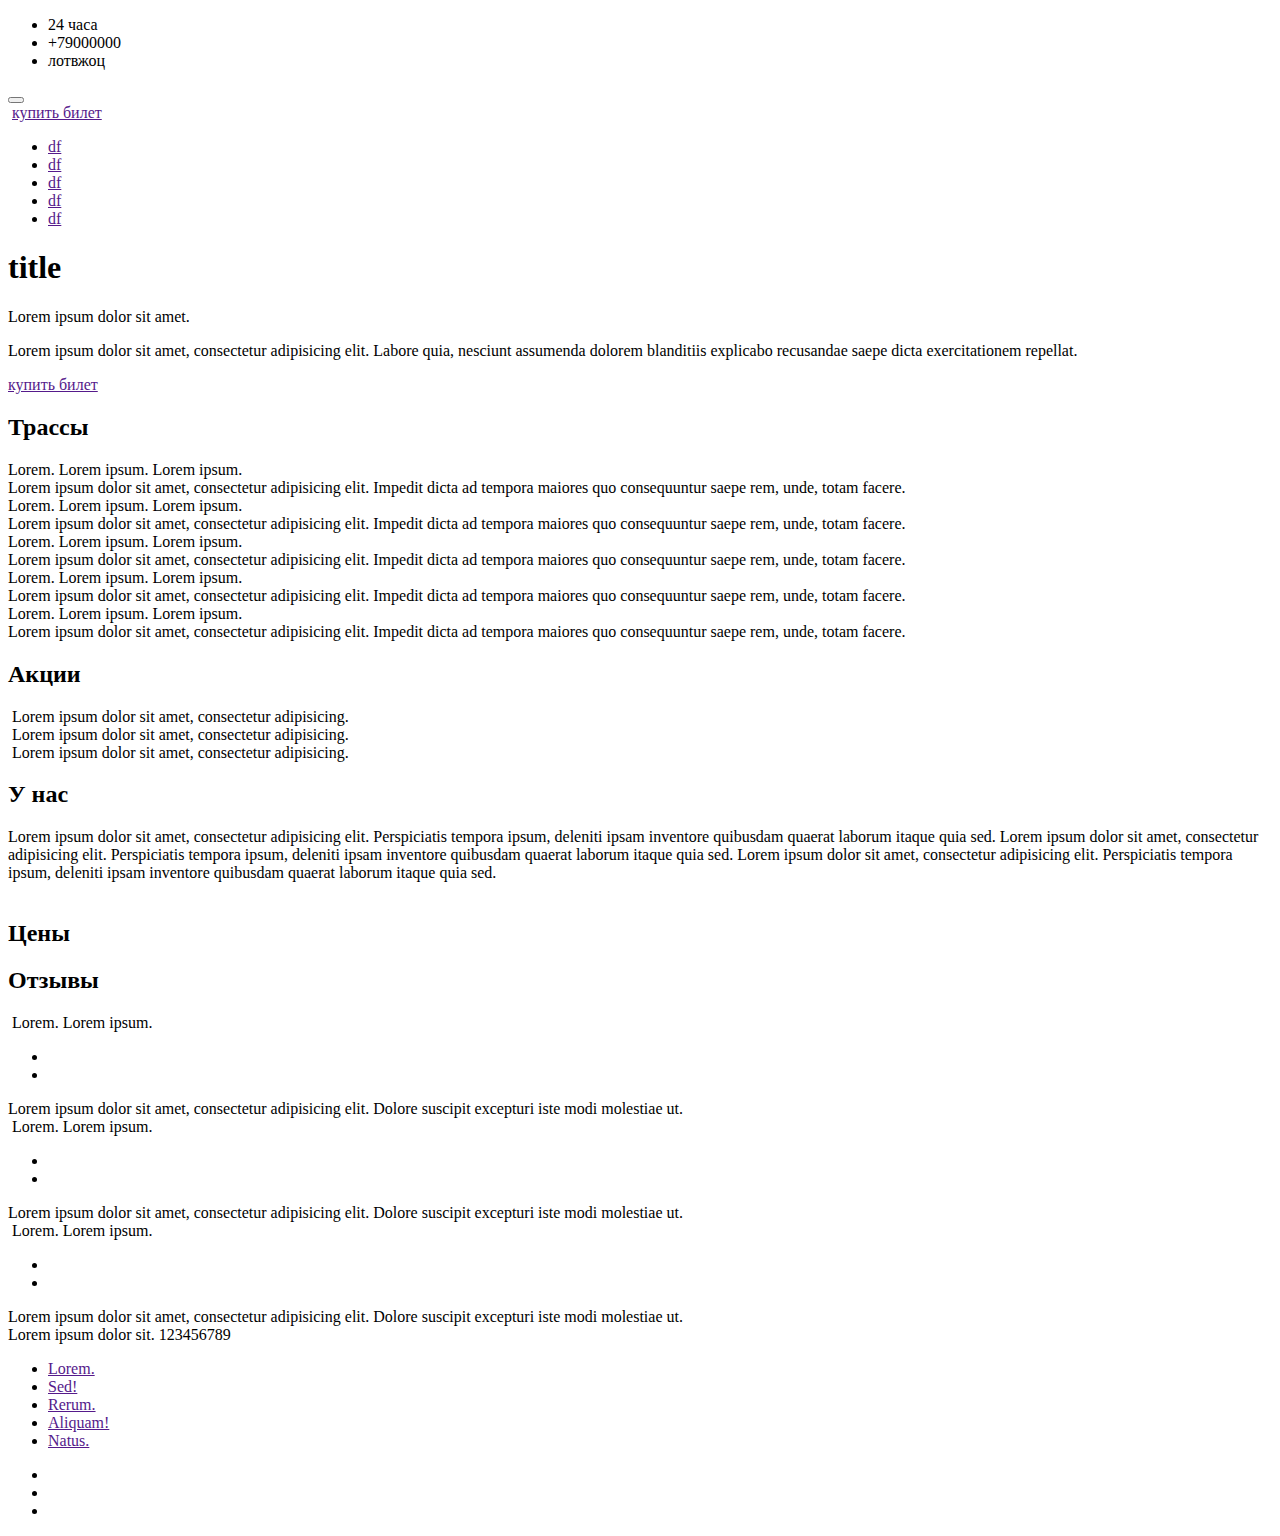
==== index.html @ 78edae9e "добавила страницу с разметкой" ====
<!DOCTYPE html>
<html lang="ru">
<head>
	<meta name="viewport">
	<title>Document</title>
</head>
<body>
	
	<header class="page-header">
		<div class="page-header__contacts">
			<ul class="page-hefder__contacts-list">
				<li class="page-header__contacts-item page-header__contacts-item--clock">24 часа</li>
				<li class="page-header__contacts-item page-header__contacts-item--phone">+79000000</li>
				<li class="page-header__contacts-item page-header__contacts-item--address">лотвжоц</li>
			</ul>
		</div>
		<button class="page-header__toggler">
			<span class="icon-kebab"></span>
		</button>
		<div class="page-header__main">
			<a href="" class="logo"><img src="" alt=""></a>
			<a href="" class="page-header_buy btn">купить билет</a>
			<nav class="main-nav">
				<ul class="main-nav__list">
					
					<li class="main-nav__item">
						<a href="" class="main-nav__link">df</a>
					</li>
					<li class="main-nav__item">
						<a href="" class="main-nav__link">df</a>
					</li>
					<li class="main-nav__item">
						<a href="" class="main-nav__link">df</a>
					</li>
					<li class="main-nav__item">
						<a href="" class="main-nav__link">df</a>
					</li>
					<li class="main-nav__item">
						<a href="" class="main-nav__link">df</a>
					</li>
				</ul>
			</nav>
		</div>	
	</header>
	<!--promo -->

	<section class="promo">
		<h1 class="promo__title">title</h1>
		<div class="promo__descr promo__descr--view-xs">
			<p>Lorem ipsum dolor sit amet.</p>
			
		</div>
		<div class="promo__descr">
		<p>Lorem ipsum dolor sit amet, consectetur adipisicing elit. Labore quia, nesciunt assumenda dolorem blanditiis explicabo recusandae saepe dicta exercitationem repellat.</p>
			
		</div>
		<a href="" class="page-header_buy btn">купить билет</a>
	</section>

	<!--track -->
	<section class="track">
		<h2 class="section-title section-title--color-white">Трассы</h2>
		<a href="#" class="link-left"></a>
		<div class="track-item">
			<div class="track-item__top track-item__top--bg">
				<span class="track-item__title">Lorem.</span>
				<span class="track-item__height">Lorem ipsum.</span>
				<span class="track-item__age">Lorem ipsum.</span>
			</div>
			<div class="track-item__img-bg">
				
			</div>
			<div class="track-item__bottom track-item__bottom--bg">
				<sapn class="track-item__descript">Lorem ipsum dolor sit amet, consectetur adipisicing elit. Impedit dicta ad tempora maiores quo consequuntur saepe rem, unde, totam facere.
				</sapn>

			</div>			


		</div>
		<div class="track-item">
			<div class="track-item__top track-item__top--bg">
				<span class="track-item__title">Lorem.</span>
				<span class="track-item__height">Lorem ipsum.</span>
				<span class="track-item__age">Lorem ipsum.</span>
			</div>
			<div class="track-item__img-bg">
				
			</div>
			<div class="track-item__bottom track-item__bottom--bg">
				<sapn class="track-item__descript">Lorem ipsum dolor sit amet, consectetur adipisicing elit. Impedit dicta ad tempora maiores quo consequuntur saepe rem, unde, totam facere.
				</sapn>

			</div>			


		</div>
		<div class="track-item">
			<div class="track-item__top track-item__top--bg">
				<span class="track-item__title">Lorem.</span>
				<span class="track-item__height">Lorem ipsum.</span>
				<span class="track-item__age">Lorem ipsum.</span>
			</div>
			<div class="track-item__img-bg">
				
			</div>
			<div class="track-item__bottom track-item__bottom--bg">
				<sapn class="track-item__descript">Lorem ipsum dolor sit amet, consectetur adipisicing elit. Impedit dicta ad tempora maiores quo consequuntur saepe rem, unde, totam facere.
				</sapn>

			</div>			


		</div>
		<div class="track-item">
			<div class="track-item__top track-item__top--bg">
				<span class="track-item__title">Lorem.</span>
				<span class="track-item__height">Lorem ipsum.</span>
				<span class="track-item__age">Lorem ipsum.</span>
			</div>
			<div class="track-item__img-bg">
				
			</div>
			<div class="track-item__bottom track-item__bottom--bg">
				<sapn class="track-item__descript">Lorem ipsum dolor sit amet, consectetur adipisicing elit. Impedit dicta ad tempora maiores quo consequuntur saepe rem, unde, totam facere.
				</sapn>

			</div>			


		</div>
		<div class="track-item">
			<div class="track-item__top track-item__top--bg">
				<span class="track-item__title">Lorem.</span>
				<span class="track-item__height">Lorem ipsum.</span>
				<span class="track-item__age">Lorem ipsum.</span>
			</div>
			<div class="track-item__img-bg">
				
			</div>
			<div class="track-item__bottom track-item__bottom--bg">
				<sapn class="track-item__descript">Lorem ipsum dolor sit amet, consectetur adipisicing elit. Impedit dicta ad tempora maiores quo consequuntur saepe rem, unde, totam facere.
				</sapn>

			</div>			


		</div>
		<a href="#" class="link-right"></a>
	</section>

	<!--offer -->
	<section class="offer">
		<h2 class="section-title section-title--color-black">Акции</h2>
		<div class="offer-block ">
		    <img src="" alt="" class="offer-block--bg">
			<span class="offer-block__text">Lorem ipsum dolor sit amet, consectetur adipisicing.</span>
		</div>
		<div class="offer-block">
			<img src="" alt="" class="offer-block--bg">
			<span class="offer-block__text">Lorem ipsum dolor sit amet, consectetur adipisicing.</span>
		</div>
		<div class="offer-block">
			<img src="" alt="" class="offer-block--bg">
			<span class="offer-block__text">Lorem ipsum dolor sit amet, consectetur adipisicing.</span>
		</div>
	</section>

	<!--service-->
	<section class="service">
		<div class="service-descrip">
			<h2 class="section-title section-title--color-white">У нас</h2>
			<span class="service-descrip--equipment">Lorem ipsum dolor sit amet, consectetur adipisicing elit. Perspiciatis tempora ipsum, deleniti ipsam inventore quibusdam quaerat laborum itaque quia sed.
			</span>
			<span class="service-descrip--track">Lorem ipsum dolor sit amet, consectetur adipisicing elit. Perspiciatis tempora ipsum, deleniti ipsam inventore quibusdam quaerat laborum itaque quia sed.
			</span>
			<span class="service-descrip--help">Lorem ipsum dolor sit amet, consectetur adipisicing elit. Perspiciatis tempora ipsum, deleniti ipsam inventore quibusdam quaerat laborum itaque quia sed.
			</span>


		</div>
		<div class="service-photo">
			<a href="#" class="link-left"></a>
			<img src="#" alt="" class="service-photo__left">
			<img src="#" alt="" class="service-photo__center">
			<img src="#" alt="" class="service-photo__right">
			<a href="#" class="link-right"></a>
		</div>
	</section>
	<section class="bg-bottom">
		<section class="price">
			<h2 class="section-title section-title--color-black">Цены</h2>

		</section>

		<!-- comments -->
		<section class="comments">
			<h2 class="section-title section-title--color-black">Отзывы</h2>
			<a href="#" class="link-left"></a>
			<div class="comments-item">
				<img src="#" alt="" class="comments-item__img">
				<span class="comments-item__name">Lorem.</span>
				<span class="comments-item__status">Lorem ipsum.</span>
				<ul class="social-list">		
					<li class="social-item"><a href="" class="social-link social-link--vk"></a></li>
					<li class="social-item"><a href="" class="social-link social-link--ins"></a></li>
				</ul>
				<span class="comments-item__text">Lorem ipsum dolor sit amet, consectetur adipisicing elit. Dolore suscipit excepturi iste modi molestiae ut.</span>

			</div>
			<div class="comments-item">
				<img src="#" alt="" class="comments-item__img">
				<span class="comments-item__name">Lorem.</span>
				<span class="comments-item__status">Lorem ipsum.</span>
				<ul class="social-list">		
					<li class="social-item"><a href="" class="social-link social-link--vk"></a></li>
					<li class="social-item"><a href="" class="social-link social-link--ins"></a></li>
				</ul>
				<span class="comments-item__text">Lorem ipsum dolor sit amet, consectetur adipisicing elit. Dolore suscipit excepturi iste modi molestiae ut.</span>

			</div>
			<div class="comments-item">
				<img src="#" alt="" class="comments-item__img">
				<span class="comments-item__name">Lorem.</span>
				<span class="comments-item__status">Lorem ipsum.</span>
				<ul class="social-list">		
					<li class="social-item"><a href="" class="social-link social-link--vk"></a></li>
					<li class="social-item"><a href="" class="social-link social-link--ins"></a></li>
				</ul>
				<span class="comments-item__text">Lorem ipsum dolor sit amet, consectetur adipisicing elit. Dolore suscipit excepturi iste modi molestiae ut.</span>

			</div>

			<a href="#" class="link-right"></a>
		</section>
	</section>

<!-- footer -->
	<footer class="footer-block">
		<div class="footer-contact">
			<span class="footer-contact__address">Lorem ipsum dolor sit.</span>
			<span class="footer-contact__phone">123456789</span>
			<ul class="footer-contact__nav-list">
				<li class="footer-contact__nav-item"><a href="" class="footer-contact__nav-link">Lorem.</a></li>
				<li class="footer-contact__nav-item"><a href="" class="footer-contact__nav-link">Sed!</a></li>
				<li class="footer-contact__nav-item"><a href="" class="footer-contact__nav-link">Rerum.</a></li>
				<li class="footer-contact__nav-item"><a href="" class="footer-contact__nav-link">Aliquam!</a></li>
				<li class="footer-contact__nav-item"><a href="" class="footer-contact__nav-link">Natus.</a></li>
			</ul>
			<ul class="social-list">
				<li class="social-item"><a href="" class="social-link social-link--tw"></a></li>
				<li class="social-item"><a href="" class="social-link social-link--vk"></a></li>
				<li class="social-item"><a href="" class="social-link social-link--ins"></a></li>
			</ul>
		</div>
		<div class="footer-map">
			<script>
			
			</script>
		</div>
		
	</footer>
</body>
</html>
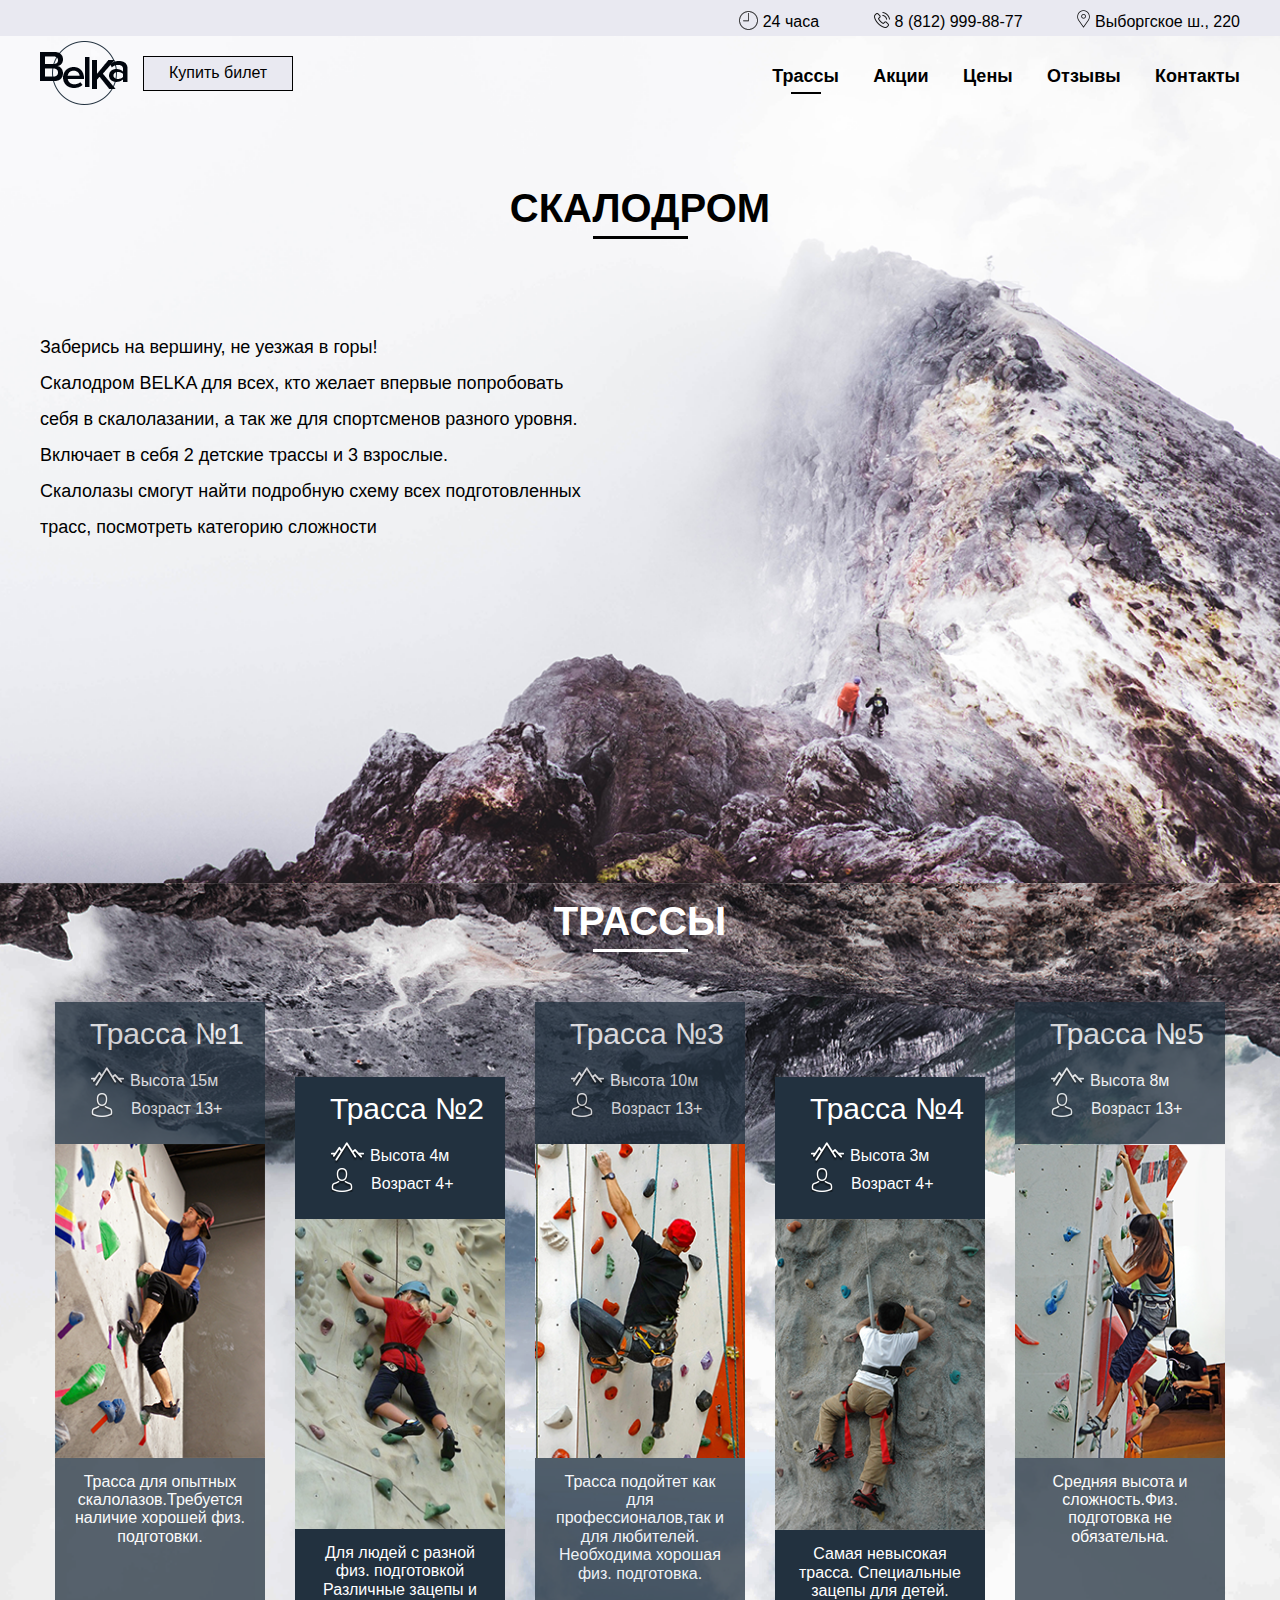
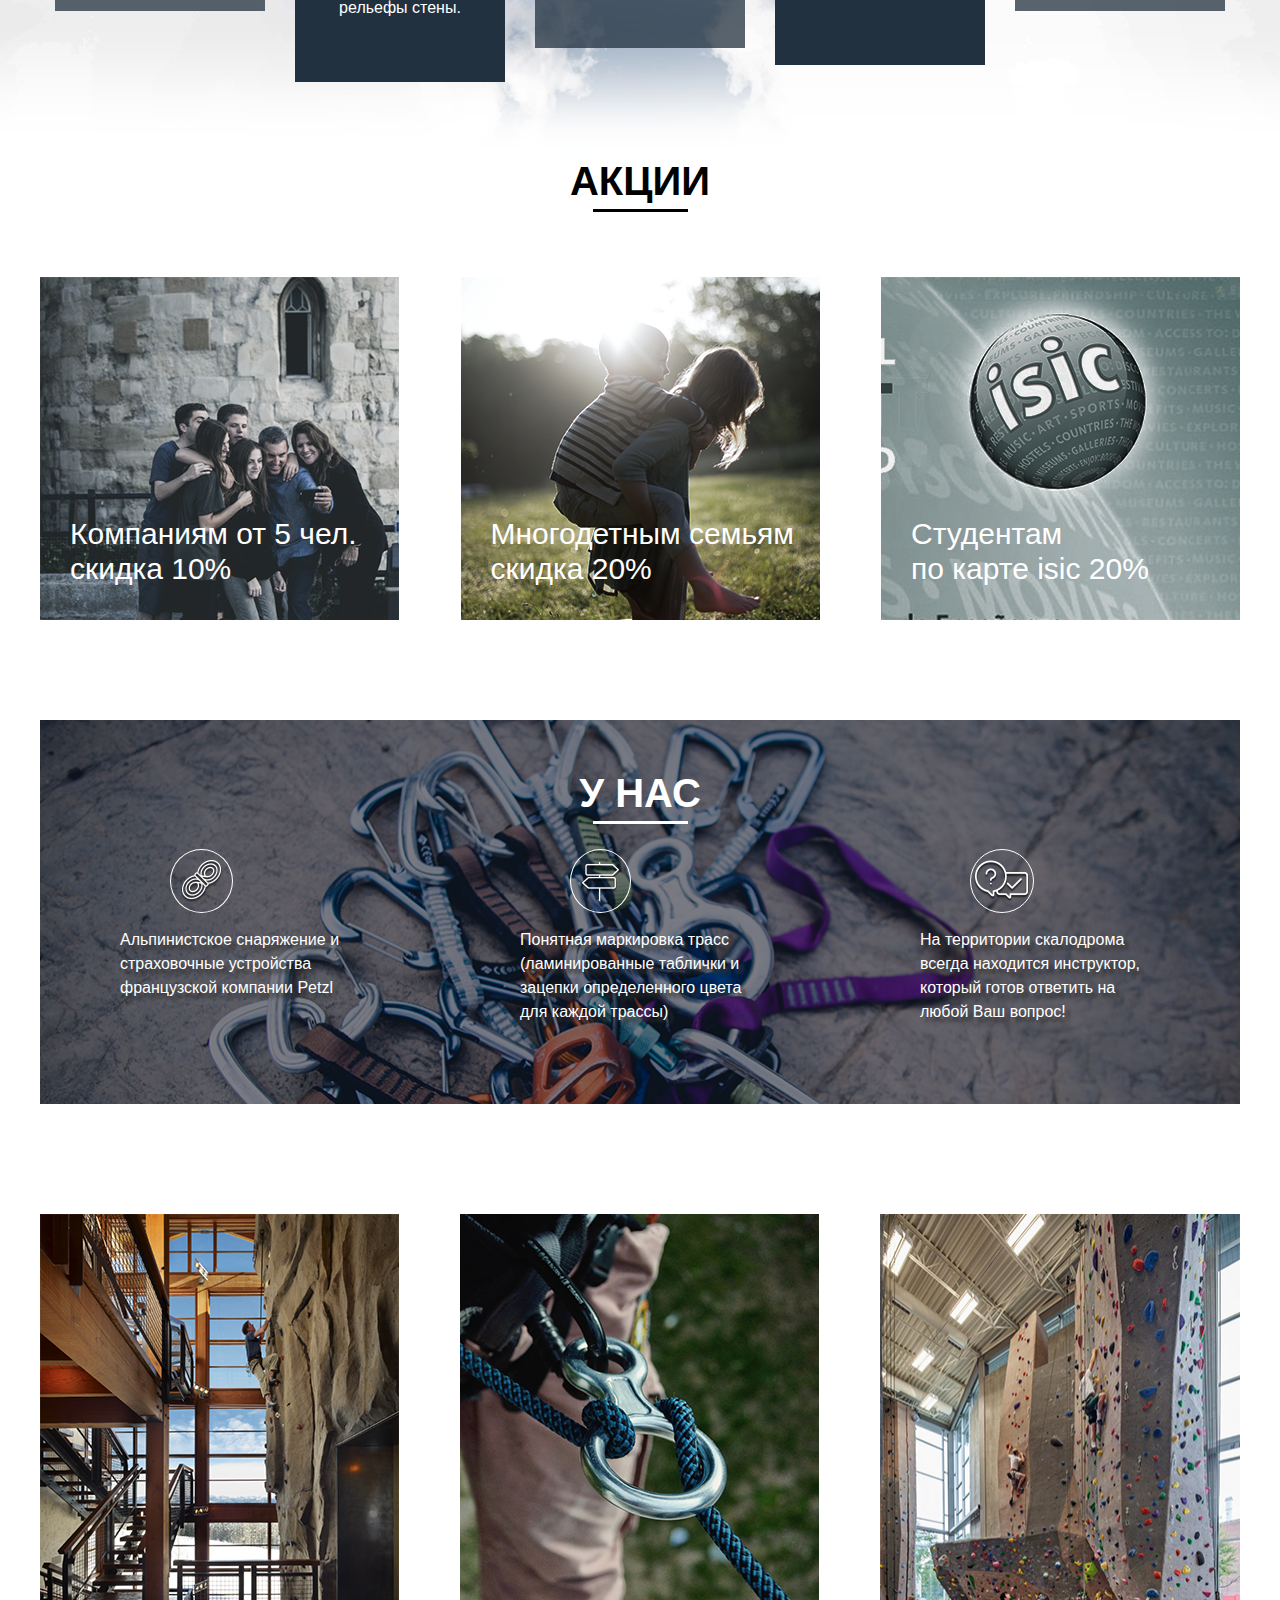
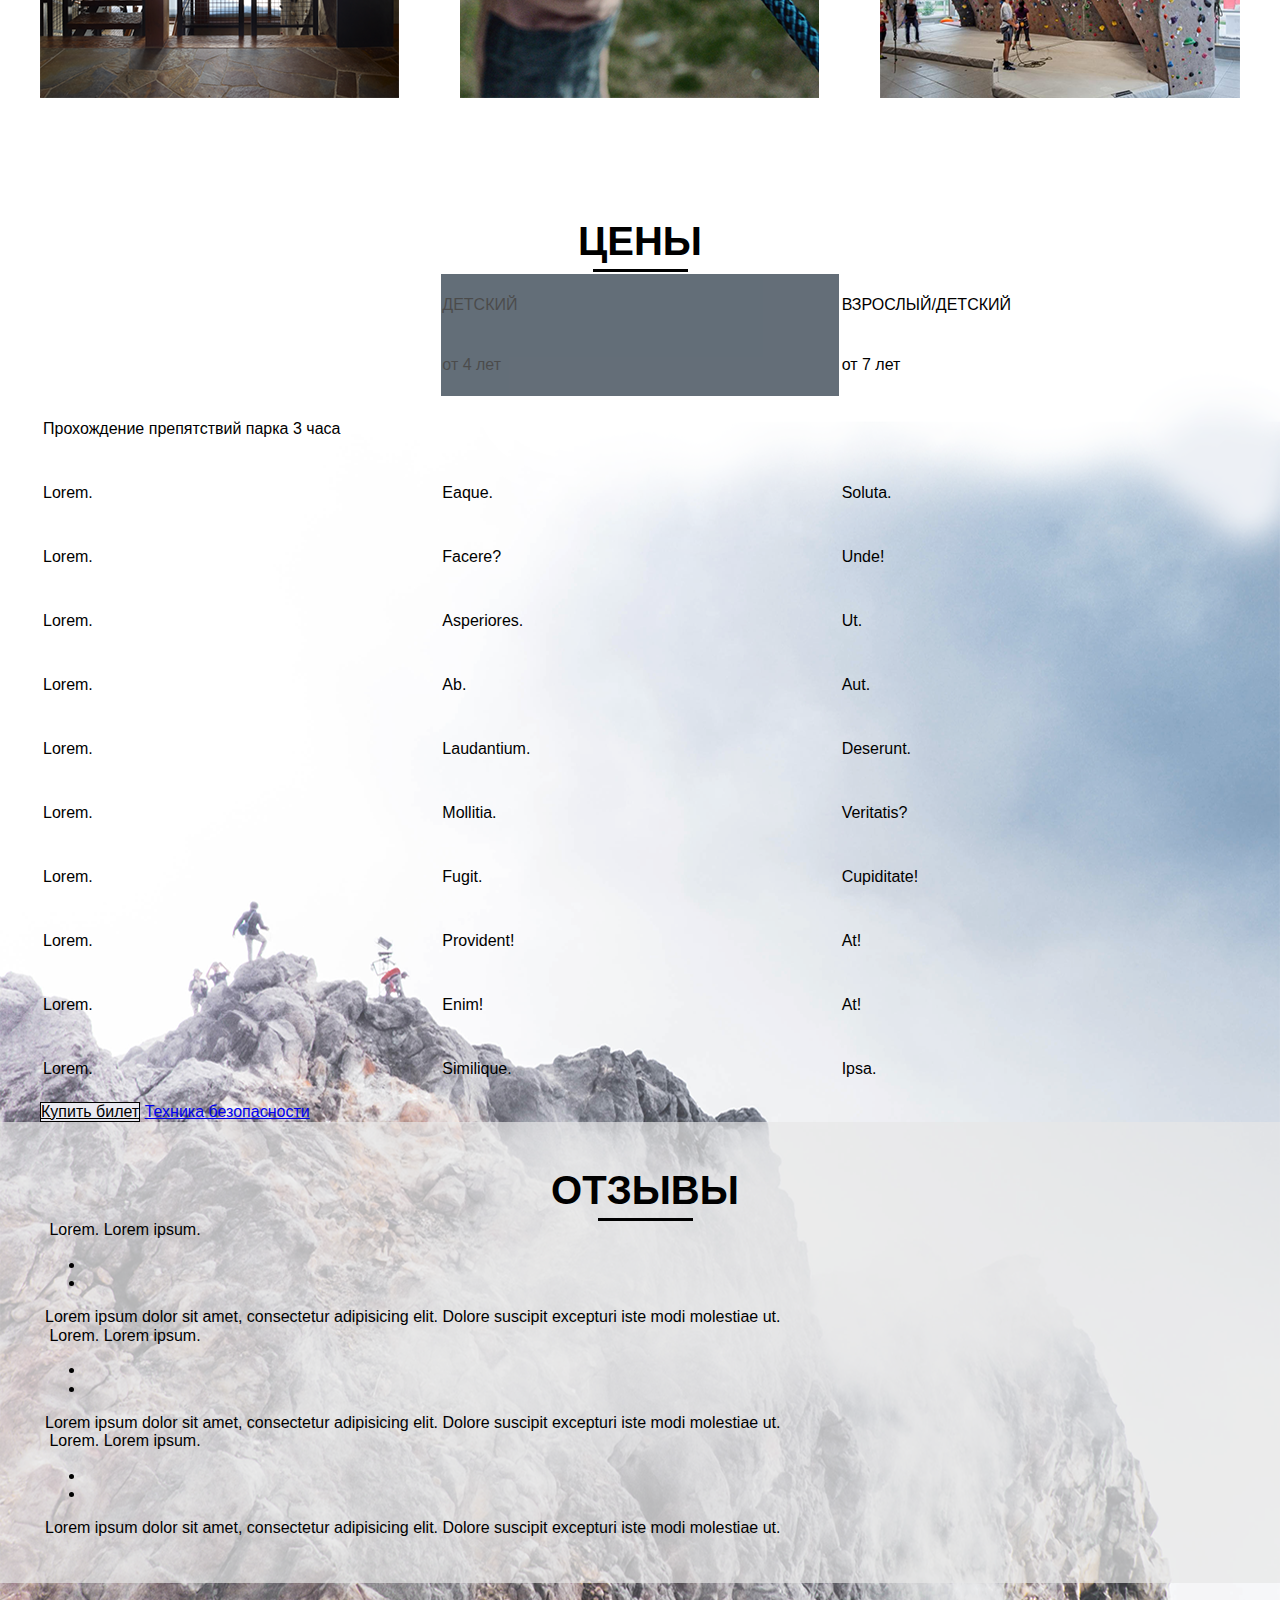
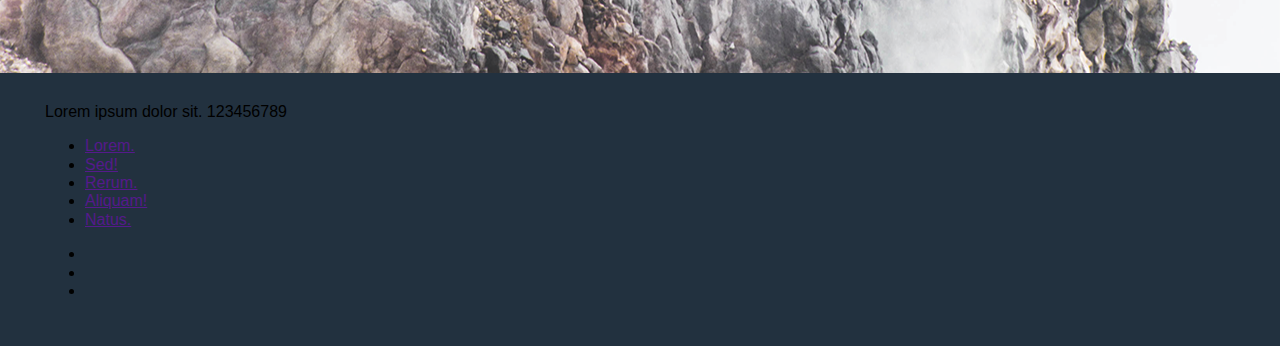
==== commit 842dafa3: "доработка верстки, стилизация" ====
--- a/index.html
+++ b/index.html
@@ -1,201 +1,323 @@
 <!DOCTYPE html>
 <html lang="ru">
 <head>
-	<meta name="viewport">
-	<title>Document</title>
+	<meta charset="UTF-8">
+	<meta name="viewport" content="width=device-width, initial-scale=1">
+	<link rel="stylesheet" href="css/normalize.css">
+    <link rel="stylesheet" href="css/style.css">
+    <link rel="stylesheet" href="css/font.css">
+    <link rel="stylesheet" href="fonts/fontello-ba1f7ee6/css/fontello.css">
+   
+	<title>Belka</title>
 </head>
 <body>
-	
-	<header class="page-header">
-		<div class="page-header__contacts">
-			<ul class="page-hefder__contacts-list">
+	<section class="page-header__contacts">
+			<ul class="page-header__contacts-list">
 				<li class="page-header__contacts-item page-header__contacts-item--clock">24 часа</li>
-				<li class="page-header__contacts-item page-header__contacts-item--phone">+79000000</li>
-				<li class="page-header__contacts-item page-header__contacts-item--address">лотвжоц</li>
+				<li class="page-header__contacts-item page-header__contacts-item--phone">8 (812) 999-88-77</li>
+				<li class="page-header__contacts-item page-header__contacts-item--address">Выборгское ш., 220</li>
 			</ul>
-		</div>
-		<button class="page-header__toggler">
-			<span class="icon-kebab"></span>
-		</button>
-		<div class="page-header__main">
-			<a href="" class="logo"><img src="" alt=""></a>
-			<a href="" class="page-header_buy btn">купить билет</a>
-			<nav class="main-nav">
-				<ul class="main-nav__list">
+			<button class="page-header__toggler"  id="kebab" >
+			<i class="icon-dot-3"></i>
+			</button>
+	</section>
+	<section class="bg-top"> <!-- фоновое изображение для 2х блоков -->
+		<header class="page-header">
+		
+		
+			<div class="page-header__main">
+				<a href="/" class="logo"></a>
+				<a href="" class="page-header_buy btn">Купить билет</a>
+				<nav class="main-nav">
+					<ul class="main-nav__list">   <!-- Навигация-->
 					
-					<li class="main-nav__item">
-						<a href="" class="main-nav__link">df</a>
-					</li>
-					<li class="main-nav__item">
-						<a href="" class="main-nav__link">df</a>
-					</li>
-					<li class="main-nav__item">
-						<a href="" class="main-nav__link">df</a>
-					</li>
-					<li class="main-nav__item">
-						<a href="" class="main-nav__link">df</a>
-					</li>
-					<li class="main-nav__item">
-						<a href="" class="main-nav__link">df</a>
-					</li>
-				</ul>
-			</nav>
-		</div>	
-	</header>
+						<li class="main-nav__item">
+							<a href="#track" class="main-nav__link ">Трассы
+								<div class="main-nav__link--line active"></div></a>
+						</li>
+						<li class="main-nav__item">
+							<a href="" class="main-nav__link">Акции
+								<div class="main-nav__link--line"></div></a>
+						</li>
+						<li class="main-nav__item">
+							<a href="" class="main-nav__link">Цены
+								<div class="main-nav__link--line"></div></a>
+						</li>
+						<li class="main-nav__item">
+							<a href="" class="main-nav__link">Отзывы
+								<div class="main-nav__link--line"></div></a>
+						</li>
+						<li class="main-nav__item">
+							<a href="" class="main-nav__link">Контакты
+								<div class="main-nav__link--line"></div></a>
+						</li>
+					</ul>
+				</nav>
+			</div>	
+		</header>
+
 	<!--promo -->
 
 	<section class="promo">
-		<h1 class="promo__title">title</h1>
-		<div class="promo__descr promo__descr--view-xs">
-			<p>Lorem ipsum dolor sit amet.</p>
+		
+		<h1 class="section-title section-title--color-black">Скалодром
+			<div class="section-title-line section-title-line--color-black"></div>
+				
+		</h1>
+		
+		<div class="promo__descr--view-xs">
+			<p>Заберись на вершину, <br> не уезжая в горы!</p>
 			
 		</div>
 		<div class="promo__descr">
-		<p>Lorem ipsum dolor sit amet, consectetur adipisicing elit. Labore quia, nesciunt assumenda dolorem blanditiis explicabo recusandae saepe dicta exercitationem repellat.</p>
+			<p>Заберись на вершину, не уезжая в горы! <br>
+Скалодром BELKA для всех, кто желает впервые попробовать себя в скалолазании, а так же для спортсменов разного уровня. <br>
+Bключает в себя 2 детские трассы и 3 взрослые.<br>
+Cкалолазы смогут найти подробную схему всех подготовленных трасс, посмотреть категорию сложности</p>
 			
 		</div>
-		<a href="" class="page-header_buy btn">купить билет</a>
-	</section>
-
-	<!--track -->
-	<section class="track">
-		<h2 class="section-title section-title--color-white">Трассы</h2>
-		<a href="#" class="link-left"></a>
-		<div class="track-item">
-			<div class="track-item__top track-item__top--bg">
-				<span class="track-item__title">Lorem.</span>
-				<span class="track-item__height">Lorem ipsum.</span>
-				<span class="track-item__age">Lorem ipsum.</span>
-			</div>
-			<div class="track-item__img-bg">
-				
-			</div>
-			<div class="track-item__bottom track-item__bottom--bg">
-				<sapn class="track-item__descript">Lorem ipsum dolor sit amet, consectetur adipisicing elit. Impedit dicta ad tempora maiores quo consequuntur saepe rem, unde, totam facere.
-				</sapn>
-
-			</div>			
-
-
-		</div>
-		<div class="track-item">
-			<div class="track-item__top track-item__top--bg">
-				<span class="track-item__title">Lorem.</span>
-				<span class="track-item__height">Lorem ipsum.</span>
-				<span class="track-item__age">Lorem ipsum.</span>
-			</div>
-			<div class="track-item__img-bg">
-				
-			</div>
-			<div class="track-item__bottom track-item__bottom--bg">
-				<sapn class="track-item__descript">Lorem ipsum dolor sit amet, consectetur adipisicing elit. Impedit dicta ad tempora maiores quo consequuntur saepe rem, unde, totam facere.
-				</sapn>
-
-			</div>			
-
-
-		</div>
-		<div class="track-item">
-			<div class="track-item__top track-item__top--bg">
-				<span class="track-item__title">Lorem.</span>
-				<span class="track-item__height">Lorem ipsum.</span>
-				<span class="track-item__age">Lorem ipsum.</span>
-			</div>
-			<div class="track-item__img-bg">
-				
-			</div>
-			<div class="track-item__bottom track-item__bottom--bg">
-				<sapn class="track-item__descript">Lorem ipsum dolor sit amet, consectetur adipisicing elit. Impedit dicta ad tempora maiores quo consequuntur saepe rem, unde, totam facere.
-				</sapn>
-
-			</div>			
-
-
-		</div>
-		<div class="track-item">
-			<div class="track-item__top track-item__top--bg">
-				<span class="track-item__title">Lorem.</span>
-				<span class="track-item__height">Lorem ipsum.</span>
-				<span class="track-item__age">Lorem ipsum.</span>
-			</div>
-			<div class="track-item__img-bg">
-				
-			</div>
-			<div class="track-item__bottom track-item__bottom--bg">
-				<sapn class="track-item__descript">Lorem ipsum dolor sit amet, consectetur adipisicing elit. Impedit dicta ad tempora maiores quo consequuntur saepe rem, unde, totam facere.
-				</sapn>
-
-			</div>			
-
-
-		</div>
-		<div class="track-item">
-			<div class="track-item__top track-item__top--bg">
-				<span class="track-item__title">Lorem.</span>
-				<span class="track-item__height">Lorem ipsum.</span>
-				<span class="track-item__age">Lorem ipsum.</span>
-			</div>
-			<div class="track-item__img-bg">
-				
-			</div>
-			<div class="track-item__bottom track-item__bottom--bg">
-				<sapn class="track-item__descript">Lorem ipsum dolor sit amet, consectetur adipisicing elit. Impedit dicta ad tempora maiores quo consequuntur saepe rem, unde, totam facere.
-				</sapn>
-
-			</div>			
-
-
-		</div>
-		<a href="#" class="link-right"></a>
-	</section>
-
-	<!--offer -->
-	<section class="offer">
-		<h2 class="section-title section-title--color-black">Акции</h2>
-		<div class="offer-block ">
-		    <img src="" alt="" class="offer-block--bg">
-			<span class="offer-block__text">Lorem ipsum dolor sit amet, consectetur adipisicing.</span>
-		</div>
-		<div class="offer-block">
-			<img src="" alt="" class="offer-block--bg">
-			<span class="offer-block__text">Lorem ipsum dolor sit amet, consectetur adipisicing.</span>
-		</div>
-		<div class="offer-block">
-			<img src="" alt="" class="offer-block--bg">
-			<span class="offer-block__text">Lorem ipsum dolor sit amet, consectetur adipisicing.</span>
+		<a href="#" class="page-header_buy btn">Купить билет</a>
+
+
+	</section>
+</section>
+
+	<!--track --> 
+	<section class="bg-track">
+		<div class="track">
+			<h2 class="section-title section-title--color-white" id="track">Трассы
+				<div class="section-title-line section-title-line--color-white"></div>
+			</h2>
+			<a href="#" class="link-left"></a>
+			<div class="track-container">
+				<div class="track-item">
+					<div class="track-item__top track-item--bg">
+						<span class="track-item__title">Трасса №1</span>
+						<span class="track-item__height">Высота 15м</span>
+						<span class="track-item__age">Возраст 13+</span>
+					</div>
+					<div class="track-item__img-bg">
+						<img src="img/rock1.png" alt="">
+					</div>
+					<div class="track-item__bottom track-item--bg">
+						<sapn class="track-item__descript">Трасса для опытных скалолазов.Требуется наличие хорошей физ. подготовки.
+						</sapn>
+
+					</div>			
+
+
+				</div>
+				<div class="track-item">
+					<div class="track-item__top track-item--bg">
+						<span class="track-item__title">Трасса №2</span>
+						<span class="track-item__height">Высота 4м</span>
+						<span class="track-item__age">Возраст 4+</span>
+					</div>
+					<div class="track-item__img-bg">
+						<img src="img/rock2.png" alt="">
+						
+					</div>
+					<div class="track-item__bottom track-item--bg">
+						<sapn class="track-item__descript">Для людей с разной физ. подготовкой 
+Различные зацепы и рельефы стены.
+						</sapn>
+
+					</div>			
+
+
+				</div>
+				<div class="track-item">
+					<div class="track-item__top track-item--bg">
+						<span class="track-item__title">Трасса №3</span>
+						<span class="track-item__height">Высота 10м</span>
+						<span class="track-item__age">Возраст 13+</span>
+					</div>
+					<div class="track-item__img-bg">
+						<img src="img/rock3.png" alt="">
+					</div>
+					<div class="track-item__bottom track-item--bg">
+						<sapn class="track-item__descript">Трасса подойтет как для профессионалов,так и для любителей. Необходима хорошая физ. подготовка.
+
+						</sapn>
+
+					</div>			
+
+
+				</div>
+				<div class="track-item">
+					<div class="track-item__top track-item--bg">
+						<span class="track-item__title">Трасса №4</span>
+						<span class="track-item__height">Высота 3м</span>
+						<span class="track-item__age">Возраст 4+</span>
+					</div>
+					<div class="track-item__img-bg">
+						<img src="img/rock4.png" alt="">
+					</div>
+					<div class="track-item__bottom track-item--bg">
+						<sapn class="track-item__descript">Самая невысокая трасса. Специальные  зацепы для детей.
+						</sapn>
+
+					</div>			
+
+
+				</div>
+				<div class="track-item">
+					<div class="track-item__top track-item--bg">
+						<span class="track-item__title">Трасса №5</span>
+						<span class="track-item__height">Высота 8м</span>
+						<span class="track-item__age">Возраст 13+</span>
+					</div>
+					<div class="track-item__img-bg">
+						<img src="img/rock5.png" alt="">
+					</div>
+					<div class="track-item__bottom track-item--bg">
+						<sapn class="track-item__descript">Средняя высота и сложность.Физ. подготовка не обязательна.
+						</sapn>
+
+					</div>			
+
+
+				</div>
+			</div>
+			<a href="#" class="link-right"></a>
+		</section>
+
+		<!--offer -->
+		<section class="offer">
+			<h2 class="section-title section-title--color-black">Акции
+				<div class="section-title-line section-title-line--color-black"></div>
+			</h2>
+			<div class="offer-container">
+				<div class="offer-block ">
+				    <img src="img/offer1.png" alt="" >
+					<span class="offer-block__text">Компаниям от 5 чел. скидка 10%</span>
+					<span class="offer-block--bg"></span>
+					<a href="#" class="offer-block__link">Подробнее</a>
+
+				</div>
+				<div class="offer-block">
+					<img src="img/offer2.png" alt="" ">
+					<span class="offer-block__text">Многодетным семьям скидка 20%</span>
+					<span class="offer-block--bg"></span>
+					<a href="#" class="offer-block__link">Подробнее</a>
+				</div>
+				<div class="offer-block">
+					<img src="img/offer3.png" alt="" >
+					<span class="offer-block__text">Студентам <br> по карте isic 20%</span>
+					<span class="offer-block--bg"></span>
+					<a href="#" class="offer-block__link">Подробнее</a>
+				</div>
+			</div>
 		</div>
 	</section>
 
 	<!--service-->
 	<section class="service">
 		<div class="service-descrip">
-			<h2 class="section-title section-title--color-white">У нас</h2>
-			<span class="service-descrip--equipment">Lorem ipsum dolor sit amet, consectetur adipisicing elit. Perspiciatis tempora ipsum, deleniti ipsam inventore quibusdam quaerat laborum itaque quia sed.
-			</span>
-			<span class="service-descrip--track">Lorem ipsum dolor sit amet, consectetur adipisicing elit. Perspiciatis tempora ipsum, deleniti ipsam inventore quibusdam quaerat laborum itaque quia sed.
-			</span>
-			<span class="service-descrip--help">Lorem ipsum dolor sit amet, consectetur adipisicing elit. Perspiciatis tempora ipsum, deleniti ipsam inventore quibusdam quaerat laborum itaque quia sed.
-			</span>
+			<h2 class="section-title section-title--color-white">У нас
+				<div class="section-title-line section-title-line--color-white"></div>
+			</h2>
+			<div class="service-descrip__block">
+				<span class="service-descrip__equipment">Альпинистское снаряжение  и страховочные устройства французской компании Petzl
+				</span>
+				<span class="service-descrip__track">Понятная маркировка трасс (ламинированные таблички и зацепки определенного цвета для каждой трассы)
+				</span>
+				<span class="service-descrip__help">На территории скалодрома всегда находится инструктор, который готов ответить на любой Ваш вопрос! 
+				</span>
+			</div>
 
 
 		</div>
 		<div class="service-photo">
 			<a href="#" class="link-left"></a>
-			<img src="#" alt="" class="service-photo__left">
-			<img src="#" alt="" class="service-photo__center">
-			<img src="#" alt="" class="service-photo__right">
+			<img src="img/service1.png" alt="" class="service-photo__left">
+			<img src="img/service2.png" alt="" class="service-photo__center">
+			<img src="img/service3.png" alt="" class="service-photo__right">
 			<a href="#" class="link-right"></a>
 		</div>
 	</section>
+
+	<!-- price -->
 	<section class="bg-bottom">
 		<section class="price">
-			<h2 class="section-title section-title--color-black">Цены</h2>
+			<h2 class="section-title section-title--color-black">Цены
+				<div class="section-title-line section-title-line--color-black"></div>
+			</h2>
+			<table class="price-table">
+				<tr class="price-table__tr">
+					<td class="price-table__td"></td>
+					<td class="price-table__td price-table__td--color">ДЕТСКИЙ <br> от 4 лет</td>
+					<td class="price-table__td">ВЗРОСЛЫЙ/ДЕТСКИЙ <br> от 7 лет</td>
+				</tr>
+				<tr class="price-table__tr">
+					<td class="price-table__td" collspan="3">Прохождение препятствий парка 3 часа</td>
+					
+				</tr>
+				<tr class="price-table__tr">
+					<td class="price-table__td">Lorem.</td>
+					<td class="price-table__td">Eaque.</td>
+					<td class="price-table__td">Soluta.</td>
+				</tr>
+				<tr class="price-table__tr">
+					<td class="price-table__td">Lorem.</td>
+					<td class="price-table__td">Facere?</td>
+					<td class="price-table__td">Unde!</td>
+				</tr>
+				<tr class="price-table__tr">
+					<td class="price-table__td">Lorem.</td>
+					<td class="price-table__td">Asperiores.</td>
+					<td class="price-table__td">Ut.</td>
+				</tr>
+				<tr class="price-table__tr">
+					<td class="price-table__td">Lorem.</td>
+					<td class="price-table__td">Ab.</td>
+					<td class="price-table__td">Aut.</td>
+				</tr>
+				<tr class="price-table__tr">
+					<td class="price-table__td">Lorem.</td>
+					<td class="price-table__td">Laudantium.</td>
+					<td class="price-table__td">Deserunt.</td>
+				</tr>
+				<tr class="price-table__tr">
+					<td class="price-table__td">Lorem.</td>
+					<td class="price-table__td">Mollitia.</td>
+					<td class="price-table__td">Veritatis?</td>
+				</tr>
+				<tr class="price-table__tr">
+					<td class="price-table__td">Lorem.</td>
+					<td class="price-table__td">Fugit.</td>
+					<td class="price-table__td">Cupiditate!</td>
+				</tr>
+				<tr class="price-table__tr">
+					<td class="price-table__td">Lorem.</td>
+					<td class="price-table__td">Provident!</td>
+					<td class="price-table__td">At!</td>
+				</tr>
+				<tr class="price-table__tr">
+					<td class="price-table__td">Lorem.</td>
+					<td class="price-table__td">Enim!</td>
+					<td class="price-table__td">At!</td>
+				</tr>
+				<tr class="price-table__tr">
+					<td class="price-table__td">Lorem.</td>
+					<td class="price-table__td">Similique.</td>
+					<td class="price-table__td">Ipsa.</td>
+				</tr>
+			</table>
+			<a href="" class="price_buy btn">Купить билет</a>
+			<a href="#" class="download">Техника безопасности</a>
+
+
+<!-- Здесь пока не понимаю, что писать -->
+
 
 		</section>
 
 		<!-- comments -->
 		<section class="comments">
-			<h2 class="section-title section-title--color-black">Отзывы</h2>
+			<h2 class="section-title section-title--color-black">Отзывы
+				<div class="section-title-line section-title-line--color-black"></div>
+			</h2>
 			<a href="#" class="link-left"></a>
 			<div class="comments-item">
 				<img src="#" alt="" class="comments-item__img">
@@ -236,29 +358,32 @@
 	</section>
 
 <!-- footer -->
-	<footer class="footer-block">
-		<div class="footer-contact">
-			<span class="footer-contact__address">Lorem ipsum dolor sit.</span>
-			<span class="footer-contact__phone">123456789</span>
-			<ul class="footer-contact__nav-list">
-				<li class="footer-contact__nav-item"><a href="" class="footer-contact__nav-link">Lorem.</a></li>
-				<li class="footer-contact__nav-item"><a href="" class="footer-contact__nav-link">Sed!</a></li>
-				<li class="footer-contact__nav-item"><a href="" class="footer-contact__nav-link">Rerum.</a></li>
-				<li class="footer-contact__nav-item"><a href="" class="footer-contact__nav-link">Aliquam!</a></li>
-				<li class="footer-contact__nav-item"><a href="" class="footer-contact__nav-link">Natus.</a></li>
-			</ul>
-			<ul class="social-list">
-				<li class="social-item"><a href="" class="social-link social-link--tw"></a></li>
-				<li class="social-item"><a href="" class="social-link social-link--vk"></a></li>
-				<li class="social-item"><a href="" class="social-link social-link--ins"></a></li>
-			</ul>
-		</div>
-		<div class="footer-map">
-			<script>
+<section class="footer">
+		<footer class="footer-block">
+			<div class="footer-contact">
+				<span class="footer-contact__address">Lorem ipsum dolor sit.</span>
+				<span class="footer-contact__phone">123456789</span>
+				<ul class="footer-contact__nav-list">
+					<li class="footer-contact__nav-item"><a href="" class="footer-contact__nav-link">Lorem.</a></li>
+					<li class="footer-contact__nav-item"><a href="" class="footer-contact__nav-link">Sed!</a></li>
+					<li class="footer-contact__nav-item"><a href="" class="footer-contact__nav-link">Rerum.</a></li>
+					<li class="footer-contact__nav-item"><a href="" class="footer-contact__nav-link">Aliquam!</a></li>
+					<li class="footer-contact__nav-item"><a href="" class="footer-contact__nav-link">Natus.</a></li>
+				</ul>
+				<ul class="social-list">
+					<li class="social-item"><a href="" class="social-link social-link--tw"></a></li>
+					<li class="social-item"><a href="" class="social-link social-link--vk"></a></li>
+					<li class="social-item"><a href="" class="social-link social-link--ins"></a></li>
+				</ul>
+				<a href="#" class="linl-up"></a>
+			</div>
+			<div class="footer-map">
+				<script>
+				
+				</script>
+			</div>
 			
-			</script>
-		</div>
-		
-	</footer>
+		</footer>
+ </section>
 </body>
 </html>
--- a/css/style.css
+++ b/css/style.css
@@ -0,0 +1,780 @@
+body{
+	margin: 0;
+	padding: 0;
+	font-size: 16px;
+	font-family: 'Montserrat', sans-serif;
+	
+}
+
+.bg-top {
+	background-image: url(../img/bg-top.png);
+	background-size: cover;
+	background-position: center top;	
+}
+
+@media (max-width: 768px) { 
+   .bg-top {
+	
+	background-size: 200%;
+	background-position: center top;	
+}
+}
+
+@media (max-width: 320px) { 
+   .bg-top{
+	background-size: cover;
+	background-size: 280%;
+	background-position: center top;	
+}
+}
+
+
+.page-header__contacts{
+	background-color: #e9e9f1;
+
+}
+
+.page-header__contacts:after{
+   display: block;
+   content: "";
+   clear: both;
+}
+.page-header{
+	display: block;
+  	width: 1200px;
+  	margin: auto;
+
+   }
+.page-header:after{
+   display: block;
+   content: "";
+   clear: both;
+}
+@media (max-width: 320px) { 
+    .page-header__contacts{
+  	width: 320px;
+   }
+}
+@media (max-width: 768px) { 
+    .page-header__contacts{
+  	width: 768px;
+   }
+}
+
+.page-header__contacts-list{
+ 	padding: 0;
+ 	margin: 0;
+ 	width: 1200px;
+ 	text-align: right;
+ 	margin: 0 auto;
+ }
+
+@media (max-width: 768px) { 
+   .page-header__contacts-list{
+  	width: 740px;
+  	margin: 0 auto;
+   }
+}
+
+@media (max-width: 320px) { 
+   .page-header__contacts-list{
+  	width: 190px;
+  	text-align: left;
+  	
+  	display: inline-block;
+ 	padding: 0;
+
+ 	margin: 0;
+
+ 	float: left;
+ 	width: 190px;
+
+
+   }
+}
+
+ .page-header__contacts-item {
+	display: inline-block;
+	font-size: 16px;
+	padding-left: 50px;
+	padding-top: 10px;
+	padding-bottom: 5px;
+	
+
+ }
+
+ @media (max-width: 320px) { 
+ .page-header__contacts-item {
+
+	padding-left: 15px;
+
+ }
+
+ }
+ .page-header__contacts-item--clock::before{
+ 	display: inline-block;
+ 	background-repeat: no-repeat;
+ 	content: "";
+	width: 19px; 
+	height: 19px;
+    background: url('../img/sprites-contact.png') -10px -10px;
+    margin-bottom: -3px;
+    margin-right: 5px;
+ }
+
+
+ .page-header__contacts-item--phone::before{
+ 	display: inline-block;
+ 	background-repeat: no-repeat;
+ 	content: "";
+	width: 16px; 
+	height: 16px;
+    background: url('../img/sprites-contact.png') -49px -10px;
+    margin-bottom: -1px;
+    margin-right: 5px;
+ 
+
+ }
+ .page-header__contacts-item--address::before{
+ 	display: inline-block;
+ 	background-repeat: no-repeat;
+ 	content: "";
+	width: 13px; 
+	height: 18px;
+    background: url('../img/sprites-contact.png') -85px -10px;
+    margin-bottom: -1px;
+    margin-right: 5px;
+ 
+ }
+
+ @media (max-width: 320px) {   /* Верхние контакты тля телефонов  */
+  .page-header__contacts-item--address{
+  	display: none;
+  }
+   .page-header__contacts-item--clock{
+   	display: none;
+   }
+    
+   
+}
+
+.page-header__toggler{
+	display: none;
+}
+.page-header__for-toggler{
+	display: none;	
+}
+
+@media (max-width: 320px) {  /* Иконка меню тля телефонов  */
+   .page-header__contacts-item{
+	padding-top: 5px;
+ }
+   .page-header__toggler{
+	display: inline-block;
+	transform: rotate(90deg);
+	width: 20px;
+	float: right;
+	padding: 0;
+	
+	margin-right: 10px;
+}
+}
+
+
+
+
+@media (max-width: 320px) { 
+    .page-header{
+  	width: 320px;
+  	margin: auto;
+
+   }
+ 
+}
+
+@media (max-width: 768px) { 
+    .page-header{
+  		width: 740px;
+  		margin: auto;
+
+   }
+}
+.page-header__main{
+
+}
+
+
+.logo{
+	display: inline-block;                     /* логотип*/
+	background-image: url(../img/logo.png);
+	background-repeat: no-repeat;
+	width: 88px;
+	height: 64px;
+	margin-top: 5px;
+	margin-right: 15px;
+	margin-bottom: 0;
+	
+	float: left;
+}
+ .page-header_buy{
+	text-decoration: none;
+	padding: 7px 25px;
+	
+	margin-top: 5px;
+ 	float: left;
+ 	margin-top: 20px;
+
+ 	} 
+ .btn{
+ 	display: inline-block;
+ 	border: 1px solid #000;
+ 	background-color: #e9e9f1;
+ 	color: #000;
+ 	
+ }
+.main-nav{
+	display: inline-block;
+	float: right;
+	margin-top: 30px;
+}
+.main-nav__list{
+	list-style: none;
+	padding: 0;
+	margin: 0;
+	
+
+}
+.main-nav__item{
+	display: inline-block;
+	text-decoration: none;
+	padding-left: 30px;
+}
+.main-nav__link{
+	text-decoration: none;
+	font-size: 18px;
+	font-weight: bold;
+	color: #000;
+}
+.active{
+	display: block;
+   	width: 30px;
+   	border: none;
+   	margin: 0 auto;
+   	padding-top: 5px;
+   	border-bottom: 2px solid #000;
+}
+.main-nav__link:hover
+
+	.main-nav__link--line{
+		display: block;
+	   	width: 30px;
+	   	border: none;
+	   	margin: 0 auto;
+	   	padding-top: 5px;
+	   	border-bottom: 2px solid #000;
+	   }
+
+@media (max-width: 320px) { 
+    .logo {
+  	    display: none;
+
+   }
+    .page-header .btn {
+  	    display: none;
+
+   }
+    .main-nav__list{
+  	    display: none;
+
+   }
+}
+@media (max-width: 768px) { 
+  
+     .page-header .btn {
+  	
+  	    display: none;
+
+   }
+ 
+}
+
+
+/* promo*/
+.promo{
+	display: block;
+	width: 1200px;
+	margin: 0 auto;
+	margin-top: 80px;
+}
+.section-title{
+   	display: block;
+   	font-size: 40px;
+   	text-transform: uppercase;
+   	margin: 0 auto;
+   	text-align: center;
+   
+   }
+ @media (max-width: 320px) { 
+    .section-title{
+  	    font-size: 36px;
+  	    padding-bottom: 80px;
+
+
+   }
+   .promo{
+	display: block;
+	width: 290px;
+	margin: 0 auto;
+	margin-top: 90px;
+
+}
+}
+ @media (max-width: 768px) { 
+    .section-title{
+  	    font-size: 40px;
+  	    padding-bottom: 100px;
+
+
+   }
+   .promo{
+	display: block;
+	width: 740px;
+	margin: 0 auto;
+	margin-top: 130px;
+	
+
+}
+}
+
+.section-title-line{
+   	display: block;
+   	width: 95px;
+   	border: none;
+   	margin: 0 auto;
+   	padding-top: 5px;
+   
+   }
+.section-title--color-white{
+	color: #fff;
+}
+.section-title--color--black{
+	color: #000;
+}
+ .section-title-line--color-black{
+ 		border-bottom: 3px solid #000;
+ }
+ .section-title-line--color-white{
+ 		border-bottom: 3px solid #fff;
+ }
+ .promo__descr{
+ 	font-size: 18px;
+ 	text-align: left;
+ 	width: 550px;
+ 	margin-top: 90px;
+ 	line-height: 2em;
+ 	padding-bottom: 320px;
+ 	
+ }
+
+.promo__descr--view-xs{
+		display: none;
+	}
+ 	
+/*.promo .btn {
+	margin-bottom: 0px;
+	background-color: transparent;
+
+}
+*/
+.promo .btn {
+  	display: none;
+  }
+
+  
+
+
+@media (max-width: 320px) { 
+	.promo__descr{
+		display: none;
+	}
+	 .promo__descr--view-xs{
+	display: inline-block;
+	font-size: 18px;
+	
+	line-height: 1.8em;
+	
+	}
+
+	.promo .btn {
+  	display: inline-block;
+  	float: none;
+  	margin-bottom: 80px;
+  	margin-top: 40px;
+  }
+}
+
+@media (max-width: 768px) { 
+
+	.promo .btn {
+  	display: inline-block;
+  	float: none;
+
+  	margin-bottom: 255px;
+  }
+   .promo__descr{
+ 	font-size: 16px;
+ 	text-align: left;
+ 	width: 550px;
+ 	margin-top: 90px;
+ 	line-height: 2em;
+ 	padding-bottom: 40px;
+ 	
+ }
+}
+/* track  */
+
+.bg-track{
+	display: block;
+	background-image: url(../img/bg-track.png);
+	background-size: cover;
+	background-position: center top;
+}
+
+.track{
+	display: block;
+	width: 1200px;
+	margin: 0 auto;
+	padding-top: 15px;
+	padding-bottom: 160px;
+	height: 700px;
+}
+
+.track-container{
+	display: -webkit-flex;
+	display: -moz-flex;
+	display: -ms-flex;
+	display: -o-flex;
+	display: flex;
+	
+	padding-top: 50px;
+	justify-content: space-around;
+	padding-bottom: 65px;
+}
+.track-item{
+	display: inline-block;
+	width: 210px;
+	color: #fff;
+	font-weight: normal;
+
+	
+}
+.track-item:nth-child(2),
+.track-item:nth-child(4){
+	padding-top: 75px;
+	
+}
+.track-item:nth-child(2)  .track-item--bg,
+.track-item:nth-child(4) .track-item--bg{
+	
+	opacity: 1;
+}
+.track-item__top {
+	padding: 15px;
+}
+.track-item--bg{
+	background-color: #22313f;
+	opacity: 0.75;
+}
+.track-item__title{
+	display: inline-block;
+	font-size: 30px;
+	padding-bottom: 20px;
+	padding-left: 20px;
+	
+}
+.track-item__height{
+	display: inline-block;
+	padding-left: 20px;
+	margin-top: -10px;
+}
+.track-item__height::before{
+	display: inline-block;
+	content: '';
+	background: url(../img/sprites-track.png) -10px -10px;
+	background-repeat: no-repeat;
+	width: 35px; 
+	height: 22px;
+	margin-right: 5px;
+	margin-bottom: -3px;
+}
+.track-item__age{
+	display: inline-block;
+	padding-left: 20px;
+	padding-bottom: 10px;
+}
+.track-item__age::before{
+	display: inline-block;
+	content: '';
+	background: url(../img/sprites-track.png) -10px -49px;
+	background-repeat: no-repeat;
+	width: 24px; 
+	height: 27px;
+	margin-right: 17px;
+	margin-bottom: -3px;
+}
+.track-item__img-bg img{
+	display: block;
+	width: 210px;
+	margin: 0;
+	padding: 0;
+}
+.track-item__bottom {
+	
+	padding: 15px;
+	margin-top: 0;
+	padding-bottom: 65px;
+
+	}
+
+.track-item__descript{
+	display: inline-block;
+	
+	text-align: center;
+}
+
+/* offer  */
+.offer{
+	display: block;
+	width: 1200px;
+	margin: 0 auto;
+}
+.offer-container{
+	display: -webkit-flex;
+	display: -moz-flex;
+	display: -ms-flex;
+	display: -o-flex;
+	display: flex;
+	justify-content: space-between;
+	margin-top: 65px;
+}
+.offer-block{
+	position: relative;
+}
+
+
+
+.offer-block__text{
+	position: absolute;
+	top: 240px;
+	left: 30px;
+	color: #fff;
+	font-size: 30px;
+}
+
+.offer-block__link{
+	display: block;
+	position: absolute;
+	top: 170px;
+	left: 150px;
+	font-size: 16px;
+	text-decoration: underline;
+	color: #fff;
+}
+.offer-block__link{
+	display: none;
+}
+.offer-block--bg {
+	display: inline-block;
+	position: absolute;
+	top: 0px;
+	left: 0px;
+	width: 359px;
+	height: 343px;
+	background-color: #22313f;
+	opacity: 0.5;
+	display: none;
+}
+
+.offer-block:hover 
+	.offer-block__link{
+	display: block;
+}
+.offer-block:hover 
+	.offer-block__text{
+		display: none;
+	}
+.offer-block:hover 
+	.offer-block--bg{
+	display: inline-block;
+}
+/*service*/
+.service{
+	display: block;
+	width: 1200px;
+	margin: 0 auto;
+	
+	margin-top: 95px;
+}
+.service-descrip{
+	background-image: url(../img/service.png)  ;
+	background-size: 100%;
+	background-repeat: no-repeat;
+	width: 1200px;
+	margin-bottom: 110px;
+	padding-top: 50px;
+}
+
+.service-descrip__block{
+	display: -webkit-flex;
+	display: -moz-flex;
+	display: -ms-flex;
+	display: -o-flex;
+	display: flex;
+	width: 1200px;
+	justify-content: space-around;
+	color: #fff;
+	margin-top: 25px;
+	padding-bottom: 80px;
+	text-shadow: 5px 5px 0.2em #333;
+}
+ .service-descrip__equipment{
+	display: inline-block;
+	width: 240px;
+	line-height: 1.5em;
+ }
+
+ .service-descrip__equipment::before{
+ 	display: block;
+ 	content: '';
+	background: url(../img/sprites-service.png) -75px 0px;
+	width: 41px;
+	height: 42px;
+	margin-left: 50px;
+	margin-bottom: 15px;
+	padding: 10px;
+	border: 1px solid #fff;
+	border-radius: 50%;
+
+
+ }
+ .service-descrip__track{
+ 	display: inline-block;
+	width: 240px;
+	line-height: 1.5em;
+ }
+
+ .service-descrip__track::before{
+ 	display: block;
+ 	content: '';
+	background: url(../img/sprites-service.png) 0px -60px;
+	width: 39px;
+	height: 42px;
+	margin-left: 50px;
+	margin-bottom: 15px;
+	padding: 10px;
+	border: 1px solid #fff;
+	border-radius: 50%;
+
+
+ }
+ .service-descrip__help{
+ 	display: inline-block;
+	width: 240px;
+	line-height: 1.5em;
+ }
+  .service-descrip__help::before{
+ 	display: block;
+ 	content: '';
+	background: url(../img/sprites-service.png) -7px 0px;
+	width: 42px;
+	height: 42px;
+	margin-left: 50px;
+	margin-bottom: 15px;
+	padding: 10px;
+	border: 1px solid #fff;
+	border-radius: 50%;
+
+
+ }
+
+.service-photo{
+	display: -webkit-flex;
+	display: -moz-flex;
+	display: -ms-flex;
+	display: -o-flex;
+	display: flex;
+	width: 1200px;
+	justify-content: space-between;
+}
+
+.link-left{
+	display: none;
+}
+.link-right{
+	display: none;
+}
+
+.bg-bottom{
+	
+	background-image: url(../img/bg-price.png);
+	background-size: cover;
+	background-position: center top;
+	padding-bottom: 90px;
+}
+
+/* price */
+.price{
+	display: block;
+	width: 1200px;
+	margin: 0 auto;
+	margin-top: 120px;
+
+}
+.price-table{
+	width: 1200px;
+}
+
+.price-table__tr{
+	line-height: 60px;
+}
+.price-table__td{
+	width: 33%;
+}
+
+.price-table__td--color{
+	background-color: #22313f;
+	opacity: 0.7;
+}
+/* comments*/
+.comments{
+	display: block;
+	width: 1200px;
+	margin: 0 auto;
+	background: rgba(231, 231, 231, 0.7);
+	
+	padding: 45px;
+}
+
+
+
+/*footer*/
+.footer{
+	background-color: #22313f;
+}
+.footer-block{
+	display: block;
+	width: 1200px;
+	margin: 0 auto;
+	
+	padding: 30px 45px;
+}
+
+
+
+
+
+
+
+
+
+
--- a/css/font.css
+++ b/css/font.css
@@ -0,0 +1,15 @@
+@font-face {
+font-family: 'Montserrat', sans-serif;
+src: url('https://fonts.googleapis.com/css?family=Montserrat');
+}
+@font-face {
+  font-family: 'fontello';
+  src: url('../font/fontello.eot?60753329');
+  src: url('../font/fontello.eot?60753329#iefix') format('embedded-opentype'),
+       url('../font/fontello.woff2?60753329') format('woff2'),
+       url('../font/fontello.woff?60753329') format('woff'),
+       url('../font/fontello.ttf?60753329') format('truetype'),
+       url('../font/fontello.svg?60753329#fontello') format('svg');
+  font-weight: normal;
+  font-style: normal;
+}--- a/fonts/fontello-ba1f7ee6/css/fontello.css
+++ b/fonts/fontello-ba1f7ee6/css/fontello.css
@@ -0,0 +1,61 @@
+@font-face {
+  font-family: 'fontello';
+  src: url('../font/fontello.eot?60753329');
+  src: url('../font/fontello.eot?60753329#iefix') format('embedded-opentype'),
+       url('../font/fontello.woff2?60753329') format('woff2'),
+       url('../font/fontello.woff?60753329') format('woff'),
+       url('../font/fontello.ttf?60753329') format('truetype'),
+       url('../font/fontello.svg?60753329#fontello') format('svg');
+  font-weight: normal;
+  font-style: normal;
+}
+/* Chrome hack: SVG is rendered more smooth in Windozze. 100% magic, uncomment if you need it. */
+/* Note, that will break hinting! In other OS-es font will be not as sharp as it could be */
+/*
+@media screen and (-webkit-min-device-pixel-ratio:0) {
+  @font-face {
+    font-family: 'fontello';
+    src: url('../font/fontello.svg?60753329#fontello') format('svg');
+  }
+}
+*/
+ 
+ [class^="icon-"]:before, [class*=" icon-"]:before {
+  font-family: "fontello";
+  font-style: normal;
+  font-weight: normal;
+  speak: none;
+ 
+  display: inline-block;
+  text-decoration: inherit;
+  width: 1em;
+  margin-right: .2em;
+  text-align: center;
+  /* opacity: .8; */
+ 
+  /* For safety - reset parent styles, that can break glyph codes*/
+  font-variant: normal;
+  text-transform: none;
+ 
+  /* fix buttons height, for twitter bootstrap */
+  line-height: 1em;
+ 
+  /* Animation center compensation - margins should be symmetric */
+  /* remove if not needed */
+  margin-left: .2em;
+ 
+  /* you can be more comfortable with increased icons size */
+  /* font-size: 120%; */
+ 
+  /* Font smoothing. That was taken from TWBS */
+  -webkit-font-smoothing: antialiased;
+  -moz-osx-font-smoothing: grayscale;
+ 
+  /* Uncomment for 3D effect */
+  /* text-shadow: 1px 1px 1px rgba(127, 127, 127, 0.3); */
+}
+ 
+.icon-pencil:before { content: '\e800'; } /* '' */
+.icon-forward:before { content: '\e801'; } /* '' */
+.icon-dot-3:before { content: '\e802'; } /* '' */
+.icon-shopping-basket:before { content: '\f291'; } /* '' */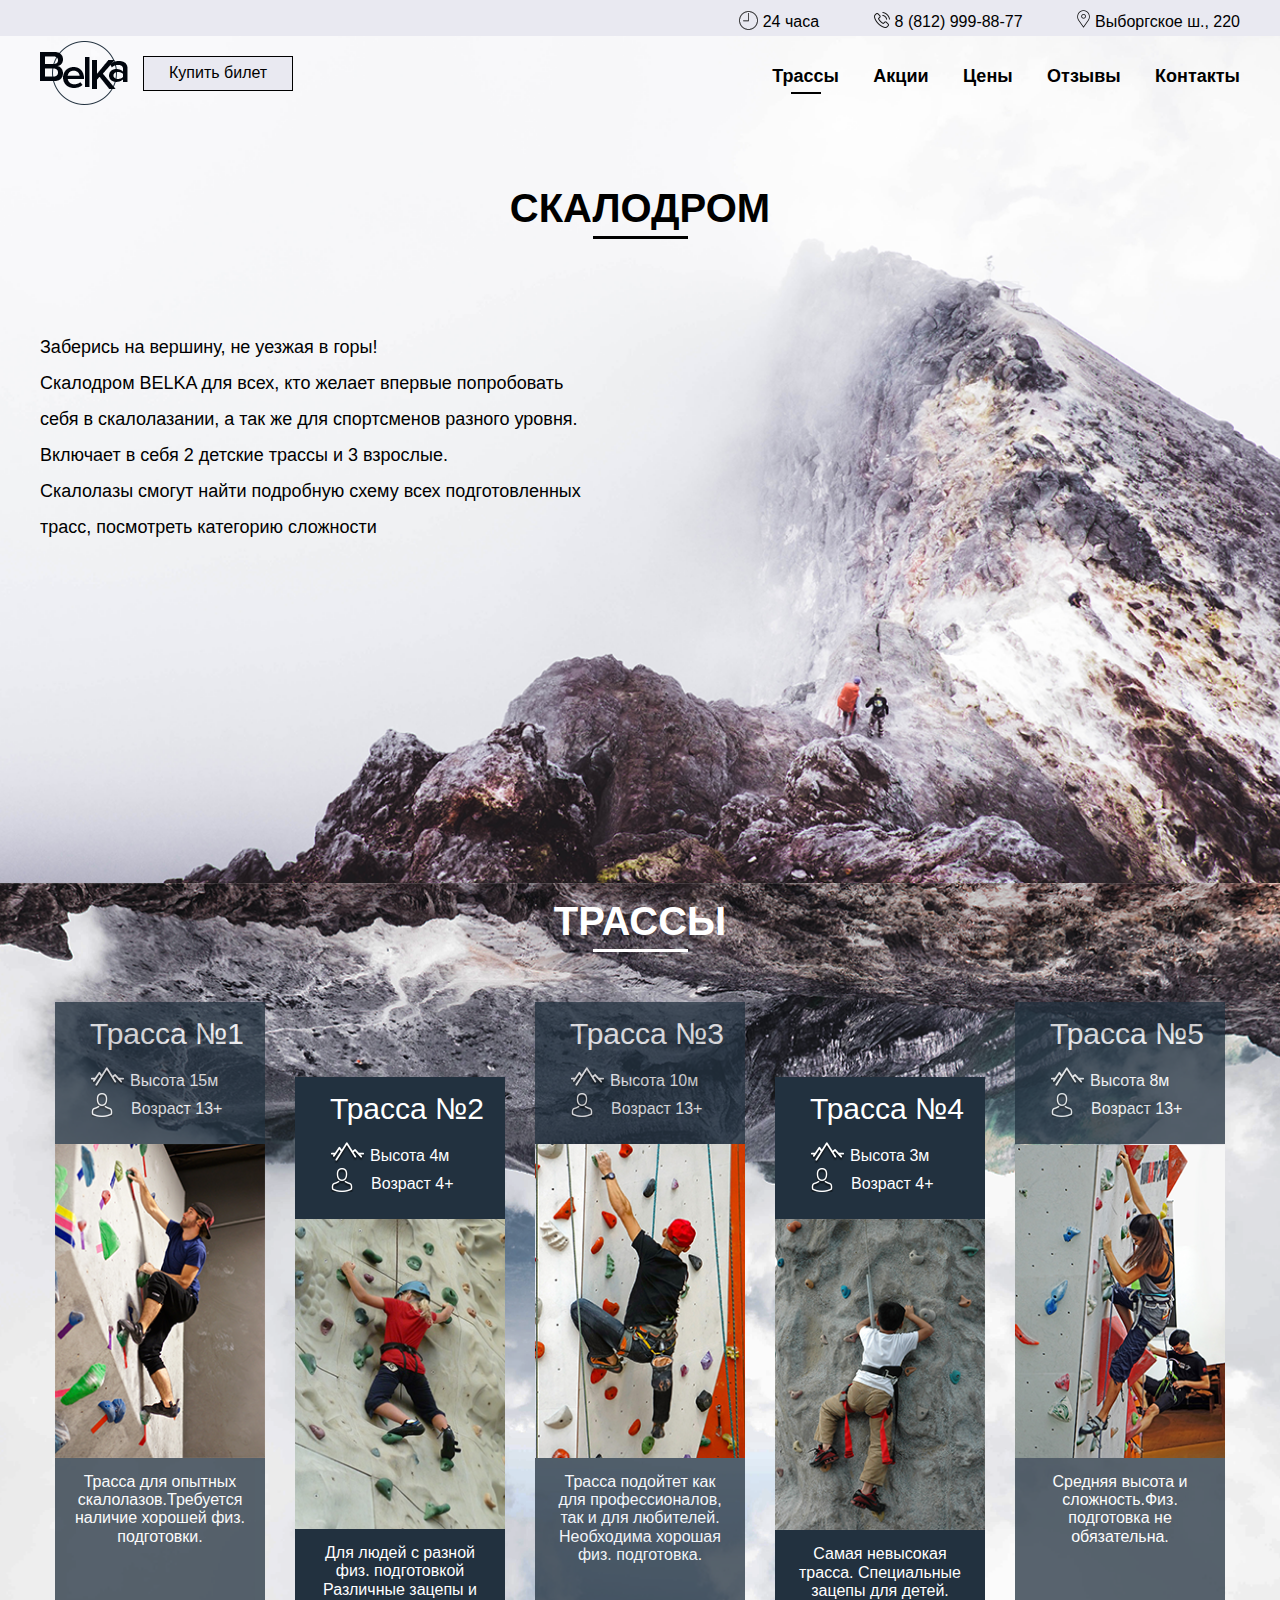
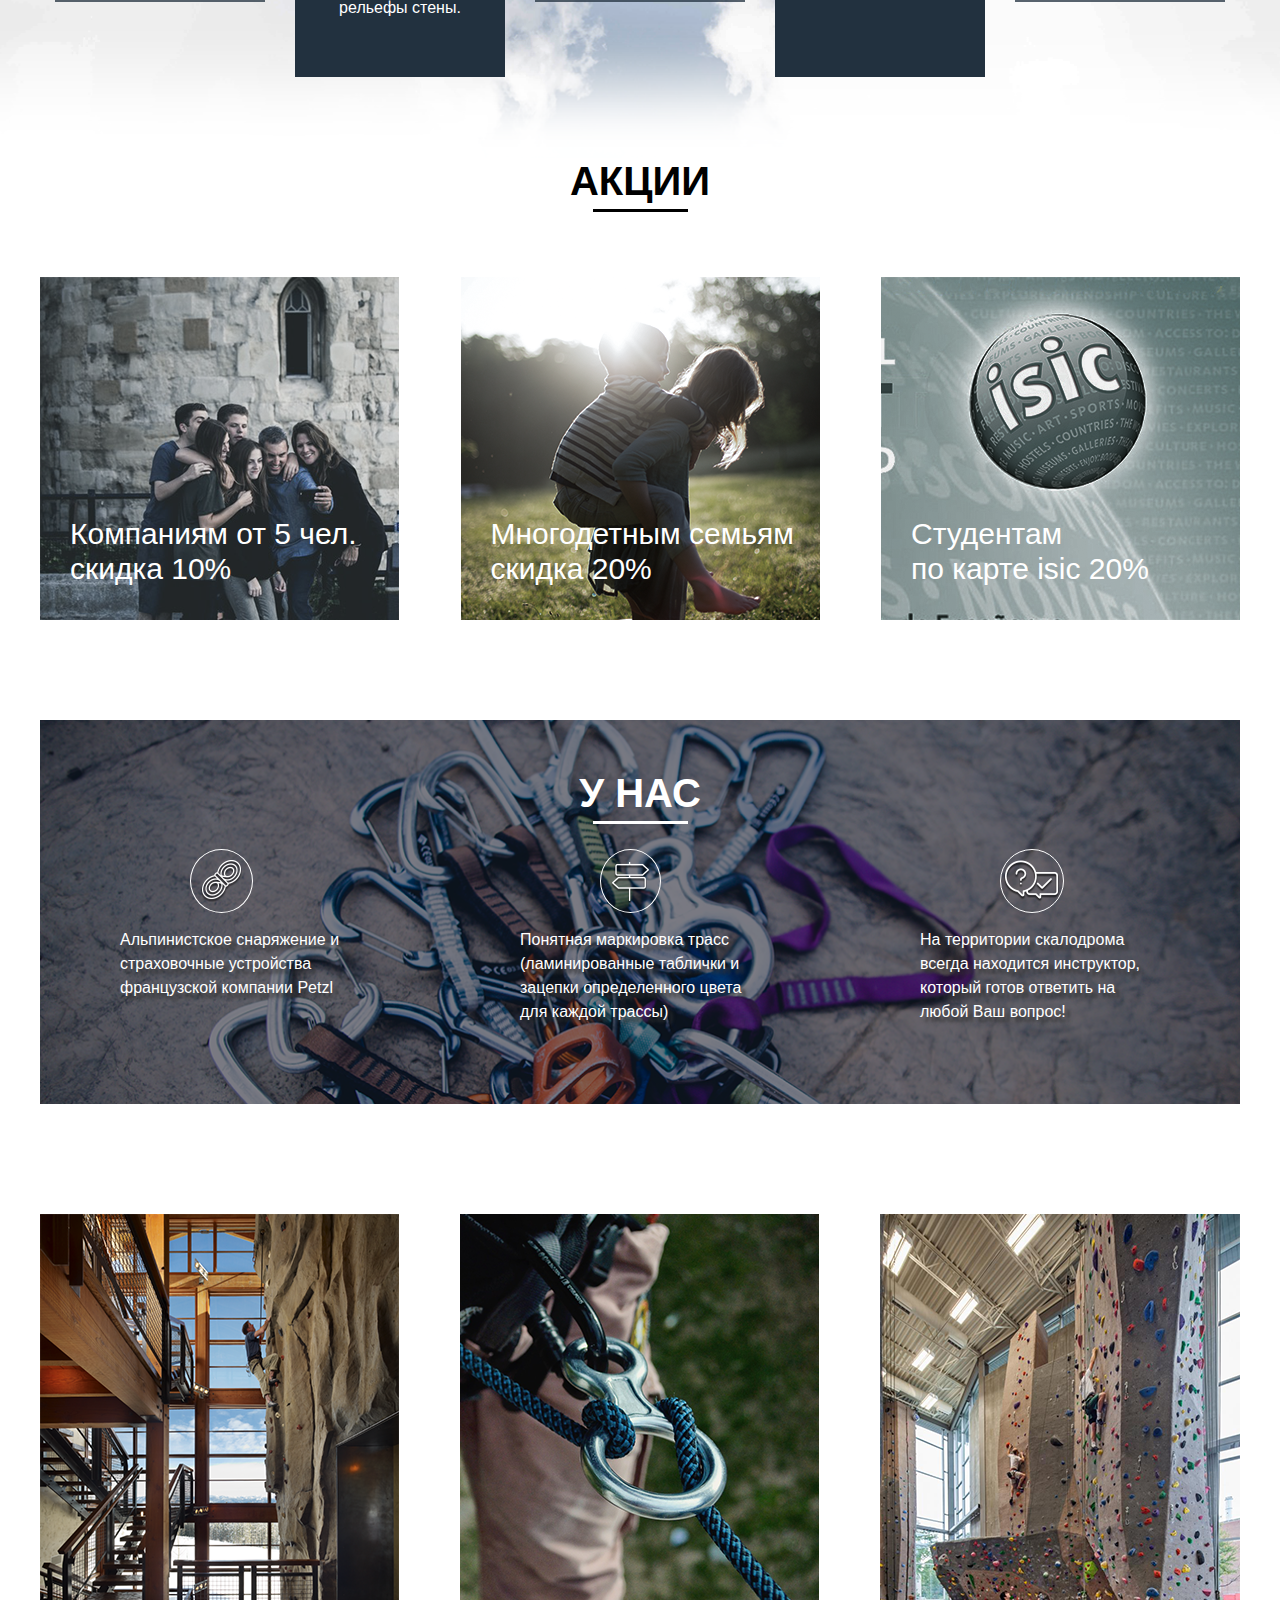
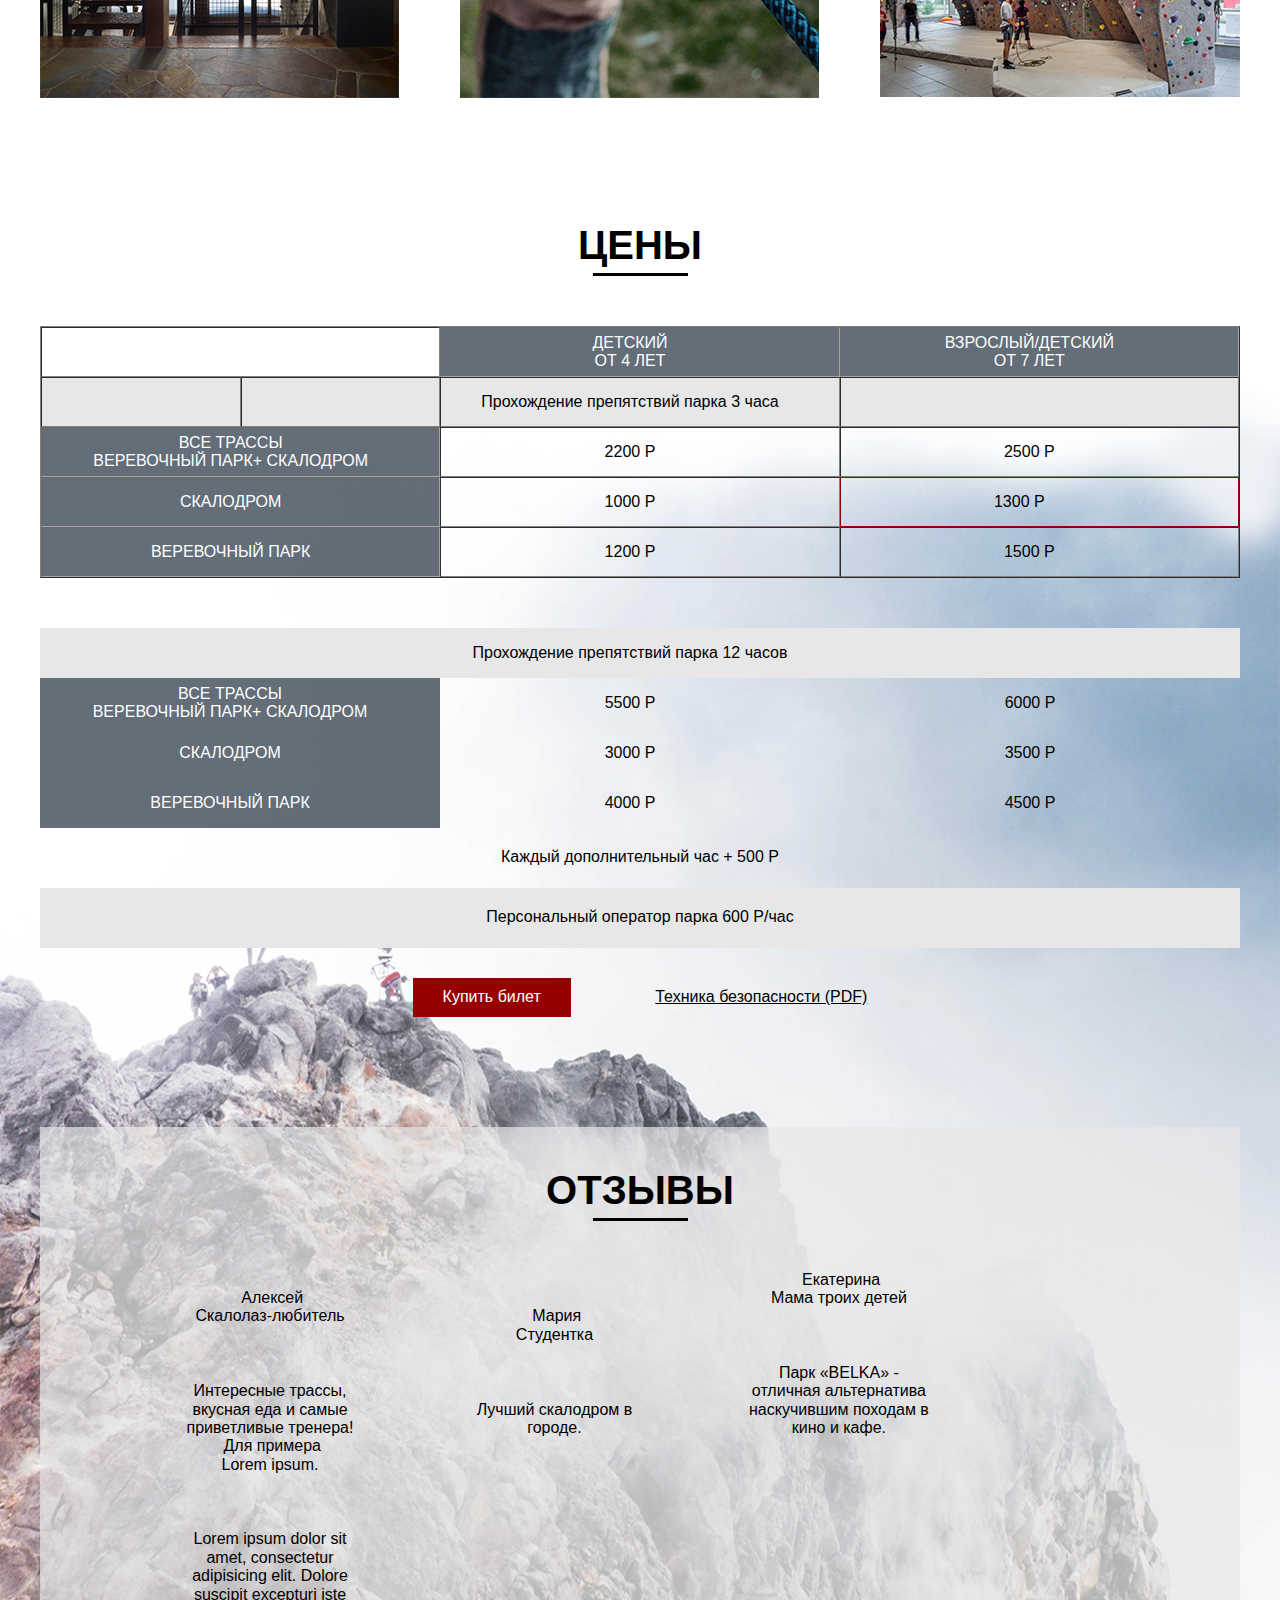
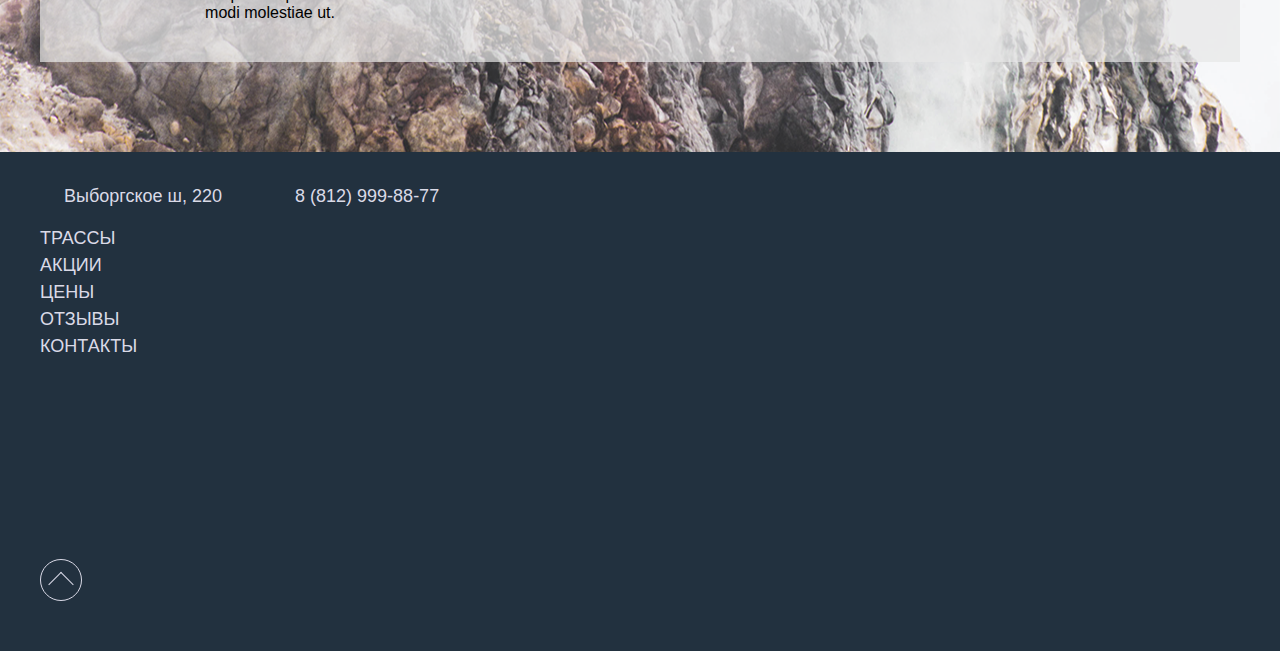
==== commit 5d89c168: "доработка mobile не до конца" ====
--- a/index.html
+++ b/index.html
@@ -7,24 +7,31 @@
     <link rel="stylesheet" href="css/style.css">
     <link rel="stylesheet" href="css/font.css">
     <link rel="stylesheet" href="fonts/fontello-ba1f7ee6/css/fontello.css">
-   
-	<title>Belka</title>
+    <link rel="stylesheet" type="text/css" href="slick/slick.css"/>
+    <link rel="stylesheet" type="text/css" href="slick/slick-theme.css"/>
+ 
+  </head>
+
+<title>Belka</title>
 </head>
 <body>
 	<section class="page-header__contacts">
 			<ul class="page-header__contacts-list">
-				<li class="page-header__contacts-item page-header__contacts-item--clock">24 часа</li>
-				<li class="page-header__contacts-item page-header__contacts-item--phone">8 (812) 999-88-77</li>
-				<li class="page-header__contacts-item page-header__contacts-item--address">Выборгское ш., 220</li>
+				<li class="page-header__contacts-item page-header__contacts-item--clock">24 часа
+				</li>
+				<li class="page-header__contacts-item page-header__contacts-item--phone">8 (812) 999-88-77
+				</li>
+				<li class="page-header__contacts-item page-header__contacts-item--address">Выборгское ш., 220
+				</li>
 			</ul>
 			<button class="page-header__toggler"  id="kebab" >
-			<i class="icon-dot-3"></i>
+				<i class="icon-dot-3">
+					
+				</i>
 			</button>
 	</section>
 	<section class="bg-top"> <!-- фоновое изображение для 2х блоков -->
-		<header class="page-header">
-		
-		
+		<header class="page-header">		
 			<div class="page-header__main">
 				<a href="/" class="logo"></a>
 				<a href="" class="page-header_buy btn">Купить билет</a>
@@ -33,24 +40,37 @@
 					
 						<li class="main-nav__item">
 							<a href="#track" class="main-nav__link ">Трассы
-								<div class="main-nav__link--line active"></div></a>
+								<div class="main-nav__link--line active">
+								</div>
+							</a>
 						</li>
 						<li class="main-nav__item">
-							<a href="" class="main-nav__link">Акции
-								<div class="main-nav__link--line"></div></a>
+							<a href="#offer" class="main-nav__link">Акции
+								<div class="main-nav__link--line">
+									
+								</div>
+							</a>
 						</li>
 						<li class="main-nav__item">
-							<a href="" class="main-nav__link">Цены
-								<div class="main-nav__link--line"></div></a>
+							<a href="#price" class="main-nav__link">Цены
+								<div class="main-nav__link--line"></div>
+							</a>
 						</li>
 						<li class="main-nav__item">
-							<a href="" class="main-nav__link">Отзывы
-								<div class="main-nav__link--line"></div></a>
+							<a href="#comments" class="main-nav__link">Отзывы
+								<div class="main-nav__link--line"></div>
+							</a>
 						</li>
 						<li class="main-nav__item">
-							<a href="" class="main-nav__link">Контакты
-								<div class="main-nav__link--line"></div></a>
+							<a href="#contact" class="main-nav__link">Контакты
+								<div class="main-nav__link--line"></div>
+							</a>
 						</li>
+
+						<li class="social-item"><a href="#" class="social-link social-link-footer--tw"></a></li>
+						<li class="social-item"><a href="#" class="social-link social-link-footer--vk"></a></li>
+						<li class="social-item"><a href="#" class="social-link social-link-footer--ins"></a></li>
+				
 					</ul>
 				</nav>
 			</div>	
@@ -71,9 +91,10 @@
 		</div>
 		<div class="promo__descr">
 			<p>Заберись на вершину, не уезжая в горы! <br>
-Скалодром BELKA для всех, кто желает впервые попробовать себя в скалолазании, а так же для спортсменов разного уровня. <br>
-Bключает в себя 2 детские трассы и 3 взрослые.<br>
-Cкалолазы смогут найти подробную схему всех подготовленных трасс, посмотреть категорию сложности</p>
+				Скалодром BELKA для всех, кто желает впервые попробовать себя в скалолазании, а так же для спортсменов разного уровня. <br>
+				Bключает в себя 2 детские трассы и 3 взрослые.<br>
+				Cкалолазы смогут найти подробную схему всех подготовленных трасс, посмотреть категорию сложности
+			</p>
 			
 		</div>
 		<a href="#" class="page-header_buy btn">Купить билет</a>
@@ -88,8 +109,10 @@
 			<h2 class="section-title section-title--color-white" id="track">Трассы
 				<div class="section-title-line section-title-line--color-white"></div>
 			</h2>
-			<a href="#" class="link-left"></a>
+			
 			<div class="track-container">
+
+				
 				<div class="track-item">
 					<div class="track-item__top track-item--bg">
 						<span class="track-item__title">Трасса №1</span>
@@ -100,8 +123,8 @@
 						<img src="img/rock1.png" alt="">
 					</div>
 					<div class="track-item__bottom track-item--bg">
-						<sapn class="track-item__descript">Трасса для опытных скалолазов.Требуется наличие хорошей физ. подготовки.
-						</sapn>
+						<span class="track-item__descript">Трасса для опытных скалолазов.Требуется наличие хорошей физ. подготовки.
+						</span>
 
 					</div>			
 
@@ -118,9 +141,9 @@
 						
 					</div>
 					<div class="track-item__bottom track-item--bg">
-						<sapn class="track-item__descript">Для людей с разной физ. подготовкой 
-Различные зацепы и рельефы стены.
-						</sapn>
+						<span class="track-item__descript">Для людей с разной физ. подготовкой 
+									Различные зацепы и рельефы стены.
+						</span>
 
 					</div>			
 
@@ -136,9 +159,9 @@
 						<img src="img/rock3.png" alt="">
 					</div>
 					<div class="track-item__bottom track-item--bg">
-						<sapn class="track-item__descript">Трасса подойтет как для профессионалов,так и для любителей. Необходима хорошая физ. подготовка.
-
-						</sapn>
+						<sapn class="track-item__descript">Трасса подойтет как для профессионалов, так и для любителей. Необходима хорошая физ. подготовка.
+
+						</span>
 
 					</div>			
 
@@ -154,8 +177,8 @@
 						<img src="img/rock4.png" alt="">
 					</div>
 					<div class="track-item__bottom track-item--bg">
-						<sapn class="track-item__descript">Самая невысокая трасса. Специальные  зацепы для детей.
-						</sapn>
+						<span class="track-item__descript">Самая невысокая трасса. Специальные  зацепы для детей.<br><br>
+						</span>
 
 					</div>			
 
@@ -171,20 +194,21 @@
 						<img src="img/rock5.png" alt="">
 					</div>
 					<div class="track-item__bottom track-item--bg">
-						<sapn class="track-item__descript">Средняя высота и сложность.Физ. подготовка не обязательна.
-						</sapn>
+						<span class="track-item__descript">Средняя высота и сложность.Физ. подготовка не обязательна.
+						</span>
 
 					</div>			
 
 
 				</div>
-			</div>
-			<a href="#" class="link-right"></a>
+				
+			</div>
+			
 		</section>
 
 		<!--offer -->
 		<section class="offer">
-			<h2 class="section-title section-title--color-black">Акции
+			<h2 class="section-title section-title--color-black " id="offer">Акции
 				<div class="section-title-line section-title-line--color-black"></div>
 			</h2>
 			<div class="offer-container">
@@ -214,7 +238,7 @@
 	<!--service-->
 	<section class="service">
 		<div class="service-descrip">
-			<h2 class="section-title section-title--color-white">У нас
+			<h2 class="section-title section-title--color-white" >У нас
 				<div class="section-title-line section-title-line--color-white"></div>
 			</h2>
 			<div class="service-descrip__block">
@@ -228,162 +252,235 @@
 
 
 		</div>
-		<div class="service-photo">
-			<a href="#" class="link-left"></a>
-			<img src="img/service1.png" alt="" class="service-photo__left">
-			<img src="img/service2.png" alt="" class="service-photo__center">
-			<img src="img/service3.png" alt="" class="service-photo__right">
-			<a href="#" class="link-right"></a>
-		</div>
+				<div class="service-modal-wrap">
+						<a href="#close"  class="close">
+								<div class="modal-window1" id="openModal1">
+										
+								</div>
+						</a>
+						<a href="#close">
+								<div class="modal-window2" id="openModal2">
+										
+								</div>
+						</a>
+						<a href="#close">
+								<div class="modal-window3" id="openModal3">
+										
+								</div>
+						</a>
+			   </div>
+				<div class="service-photo">
+					<div class="service-photo__loop">
+						<img src="img/service1.png" alt="" class=" service-photo__left ">
+						<span class="service-photo__bg"></span>
+						<a href="#openModal1" class="lupe">
+							<div class="l-round"></div>
+							<div class="l-line"></div>
+						</a>
+						
+
+					</div>
+					
+					<div class="service-photo__loop">
+						<img src="img/service2.png" alt="" class="service-photo__center">
+						<span class="service-photo__bg"></span>
+						<a href="#openModal2" class="lupe">
+							<div class="l-round"></div>
+							<div class="l-line"></div>
+						</a>
+					</div>
+					
+					<div class="service-photo__loop">
+						<img src="img/service3.png" alt="" class="service-photo__right">
+						<span class="service-photo__bg"></span>
+						<a href="#openModal3" class="lupe">
+							<div class="l-round"></div>
+							<div class="l-line"></div>
+						</a>
+					</div>
+					
+				</div>
+				
 	</section>
 
 	<!-- price -->
 	<section class="bg-bottom">
 		<section class="price">
-			<h2 class="section-title section-title--color-black">Цены
+			<h2 class="section-title section-title--color-black" id="price">Цены
 				<div class="section-title-line section-title-line--color-black"></div>
 			</h2>
-			<table class="price-table">
+			<table class="price-table" border="1" >
 				<tr class="price-table__tr">
-					<td class="price-table__td"></td>
+					<td class="price-table__td price-table__mobile price-table__td--choose1" colspan="2"><span>Выберите возраст</span><span class="price-table__mobile-icon"></span></td>
 					<td class="price-table__td price-table__td--color">ДЕТСКИЙ <br> от 4 лет</td>
-					<td class="price-table__td">ВЗРОСЛЫЙ/ДЕТСКИЙ <br> от 7 лет</td>
-				</tr>
-				<tr class="price-table__tr">
-					<td class="price-table__td" collspan="3">Прохождение препятствий парка 3 часа</td>
-					
-				</tr>
-				<tr class="price-table__tr">
-					<td class="price-table__td">Lorem.</td>
-					<td class="price-table__td">Eaque.</td>
-					<td class="price-table__td">Soluta.</td>
-				</tr>
-				<tr class="price-table__tr">
-					<td class="price-table__td">Lorem.</td>
-					<td class="price-table__td">Facere?</td>
-					<td class="price-table__td">Unde!</td>
-				</tr>
-				<tr class="price-table__tr">
-					<td class="price-table__td">Lorem.</td>
-					<td class="price-table__td">Asperiores.</td>
-					<td class="price-table__td">Ut.</td>
-				</tr>
-				<tr class="price-table__tr">
-					<td class="price-table__td">Lorem.</td>
-					<td class="price-table__td">Ab.</td>
-					<td class="price-table__td">Aut.</td>
-				</tr>
-				<tr class="price-table__tr">
-					<td class="price-table__td">Lorem.</td>
-					<td class="price-table__td">Laudantium.</td>
-					<td class="price-table__td">Deserunt.</td>
-				</tr>
-				<tr class="price-table__tr">
-					<td class="price-table__td">Lorem.</td>
-					<td class="price-table__td">Mollitia.</td>
-					<td class="price-table__td">Veritatis?</td>
-				</tr>
-				<tr class="price-table__tr">
-					<td class="price-table__td">Lorem.</td>
-					<td class="price-table__td">Fugit.</td>
-					<td class="price-table__td">Cupiditate!</td>
-				</tr>
-				<tr class="price-table__tr">
-					<td class="price-table__td">Lorem.</td>
-					<td class="price-table__td">Provident!</td>
-					<td class="price-table__td">At!</td>
-				</tr>
-				<tr class="price-table__tr">
-					<td class="price-table__td">Lorem.</td>
-					<td class="price-table__td">Enim!</td>
-					<td class="price-table__td">At!</td>
-				</tr>
-				<tr class="price-table__tr">
-					<td class="price-table__td">Lorem.</td>
-					<td class="price-table__td">Similique.</td>
-					<td class="price-table__td">Ipsa.</td>
-				</tr>
-			</table>
-			<a href="" class="price_buy btn">Купить билет</a>
-			<a href="#" class="download">Техника безопасности</a>
-
-
-<!-- Здесь пока не понимаю, что писать -->
+					<td class="price-table__td price-table__td--color ">ВЗРОСЛЫЙ/ДЕТСКИЙ <br> от 7 лет</td>
+				</tr>
+				<tr class="price-table__tr tr-mobile-block">
+				   <td class="price-table__td  price-table__mobile price-table__td--leftup-color choose-place"><span>Выберите место</span><span class="price-table__mobile-icon"></span></td>
+				   <td class="price-table__td  price-table__mobile price-table__td--leftup-color choose-time"><span>Длительность</span><span class="price-table__mobile-icon"></span></td>
+					<td class="price-table__td price-table__td--center-color td-mobile-block" >Прохождение препятствий парка 3 часа</td>
+					<td class="price-table__td price-table__td--color-empty td-mobile-block-empty" ></td>
+					
+				</tr>
+				<tr class="price-table__tr tr3-mobile-block">
+					<td class="price-table__td price-table__td--color-left " colspan="2">Все трассы <br> веревочный парк+ скалодром
+					</td>
+					<td class="price-table__td price-table__td--data">2200 Р</td>
+					<td class="price-table__td price-table__td--data">2500 Р</td>
+				</tr>
+				<tr class="price-table__tr tr3-mobile-block">
+					<td class="price-table__td price-table__td--color-left " colspan="2">скалодром</td>
+					<td class="price-table__td price-table__td--data">1000 Р</td>
+					<td class="price-table__td price-table__td--data price-table__td--check">1300 Р</td>
+				</tr>
+				<tr class="price-table__tr tr3-mobile-block">
+					<td class="price-table__td price-table__td--color-left price-table__td--choose2" colspan="2">веревочный парк</td>
+					<td class="price-table__td price-table__td--data">1200 Р</td>
+					<td class="price-table__td price-table__td--data">1500 Р</td>
+				</tr>
+<!--
+				<tr class="price-table__tr mobile-block-none">
+					<td class=?price-table__td" colspan="3"></td>
+				</tr> -->
+				</table>
+				<table class="price-table" >
+				<tr class="price-table__tr td-mobile-block">
+					<td class="price-table__td price-table__td--leftup-color-second " ></td>
+					<td class="price-table__td price-table__td--center-color td-mobile-block" >Прохождение препятствий парка 12 часов</td>
+					<td class="price-table__td price-table__td--center-color td-mobile-block-empty" ></td>
+				</tr>
+				<tr class="price-table__tr td-mobile-block">
+					<td class="price-table__td price-table__td--color-second-table">Все трассы <br> веревочный парк+ скалодром</td>
+					<td class="price-table__td price-table__td--data">5500 Р</td>
+					<td class="price-table__td price-table__td--data">6000 Р</td>
+				</tr>
+				<tr class="price-table__tr td-mobile-block">
+					<td class="price-table__td price-table__td--color-second-table">скалодром</td>
+					<td class="price-table__td price-table__td--data">3000 Р</td>
+					<td class="price-table__td price-table__td--data">3500 Р</td>
+				</tr>
+				<tr class="price-table__tr td-mobile-block">
+					<td class="price-table__td price-table__td--color-second-table">веревочный парк</td>
+					<td class="price-table__td price-table__td--data">4000 Р</td>
+					<td class="price-table__td price-table__td--data">4500 Р</td>
+				</tr>
+				</table>
+				<div class="price-ticket">Стоимость абонемента 0 Р
+					
+					
+				</div>
+				<div class="price-block">
+					Каждый дополнительный час + 500 Р
+					
+					
+				</div>
+				<div class="price-block price-table__td--center-color">
+					Персональный оператор парка 600 Р/час
+					
+				</div>
+			
+			<div class="wrap-download">
+				<a href="" class="price_buy btn">Купить билет</a>
+				<a href="#" class="download">Техника безопасности (PDF)</a>
+			</div>
+
+
+
 
 
 		</section>
 
 		<!-- comments -->
 		<section class="comments">
-			<h2 class="section-title section-title--color-black">Отзывы
+			<h2 class="section-title section-title--color-black" id="comments">Отзывы
 				<div class="section-title-line section-title-line--color-black"></div>
 			</h2>
-			<a href="#" class="link-left"></a>
-			<div class="comments-item">
-				<img src="#" alt="" class="comments-item__img">
-				<span class="comments-item__name">Lorem.</span>
-				<span class="comments-item__status">Lorem ipsum.</span>
-				<ul class="social-list">		
-					<li class="social-item"><a href="" class="social-link social-link--vk"></a></li>
-					<li class="social-item"><a href="" class="social-link social-link--ins"></a></li>
-				</ul>
-				<span class="comments-item__text">Lorem ipsum dolor sit amet, consectetur adipisicing elit. Dolore suscipit excepturi iste modi molestiae ut.</span>
-
-			</div>
-			<div class="comments-item">
-				<img src="#" alt="" class="comments-item__img">
-				<span class="comments-item__name">Lorem.</span>
-				<span class="comments-item__status">Lorem ipsum.</span>
-				<ul class="social-list">		
-					<li class="social-item"><a href="" class="social-link social-link--vk"></a></li>
-					<li class="social-item"><a href="" class="social-link social-link--ins"></a></li>
-				</ul>
-				<span class="comments-item__text">Lorem ipsum dolor sit amet, consectetur adipisicing elit. Dolore suscipit excepturi iste modi molestiae ut.</span>
-
-			</div>
-			<div class="comments-item">
-				<img src="#" alt="" class="comments-item__img">
-				<span class="comments-item__name">Lorem.</span>
-				<span class="comments-item__status">Lorem ipsum.</span>
-				<ul class="social-list">		
-					<li class="social-item"><a href="" class="social-link social-link--vk"></a></li>
-					<li class="social-item"><a href="" class="social-link social-link--ins"></a></li>
-				</ul>
-				<span class="comments-item__text">Lorem ipsum dolor sit amet, consectetur adipisicing elit. Dolore suscipit excepturi iste modi molestiae ut.</span>
-
-			</div>
-
-			<a href="#" class="link-right"></a>
+			<div class="comments-wrap">
+				<div class="comments-item">
+					<img src="img/photo-alex.png" alt="" class="comments-item__img">
+					<span class="comments-item__name">Алексей</span><br>
+					<span class="comments-item__status">Скалолаз-любитель</span><br>
+					<ul class="social-list">		
+						<li class="social-item"><a href="#" class="social-link social-link--vk"></a></li>
+						<li class="social-item"><a href="#" class="social-link social-link--ins"></a></li>
+					</ul>
+
+					<span class="comments-item__text">Интересные трассы, вкусная еда и самые приветливые тренера! </span>
+
+				</div>
+				<div class="comments-item">
+					<img src="img/photo-masha.png" alt="" class="comments-item__img">
+					<span class="comments-item__name">Мария</span><br>
+					<span class="comments-item__status">Студентка</span>
+					<ul class="social-list">		
+						<li class="social-item"><a href="" class="social-link social-link--vk"></a></li>
+						<li class="social-item"><a href="" class="social-link social-link--ins"></a></li>
+					</ul>
+					<span class="comments-item__text">Лучший скалодром в городе.</span>
+
+				</div>
+				<div class="comments-item">
+					<img src="img/photo-katya.png" alt="" class="comments-item__img">
+					<span class="comments-item__name">Екатерина</span><br>
+					<span class="comments-item__status">Мама троих детей</span>
+					<ul class="social-list">		
+						<li class="social-item"><a href="" class="social-link social-link--vk"></a></li>
+						<li class="social-item"><a href="" class="social-link social-link--ins"></a></li>
+					</ul>
+					<span class="comments-item__text">Парк «BELKA» - отличная альтернатива наскучившим походам в кино и кафе.</span>
+		         </div>
+		         <div class="comments-item">
+					<img src="img/photo-masha.png" alt="" class="comments-item__img">
+					<span class="comments-item__name">Для примера</span><br>
+					<span class="comments-item__status">Lorem ipsum.</span>
+					<ul class="social-list">		
+						<li class="social-item"><a href="" class="social-link social-link--vk"></a></li>
+						<li class="social-item"><a href="" class="social-link social-link--ins"></a></li>
+					</ul>
+					<span class="comments-item__text">Lorem ipsum dolor sit amet, consectetur adipisicing elit. Dolore suscipit excepturi iste modi molestiae ut.</span>
+		         </div>
+
+			</div>
+
+			
 		</section>
 	</section>
 
 <!-- footer -->
-<section class="footer">
+<section class="footer" id="contact">
 		<footer class="footer-block">
 			<div class="footer-contact">
-				<span class="footer-contact__address">Lorem ipsum dolor sit.</span>
-				<span class="footer-contact__phone">123456789</span>
+				<span class="footer-contact__address">Выборгское ш, 220</span>
+				<span class="footer-contact__phone">8 (812) 999-88-77</span>
 				<ul class="footer-contact__nav-list">
-					<li class="footer-contact__nav-item"><a href="" class="footer-contact__nav-link">Lorem.</a></li>
-					<li class="footer-contact__nav-item"><a href="" class="footer-contact__nav-link">Sed!</a></li>
-					<li class="footer-contact__nav-item"><a href="" class="footer-contact__nav-link">Rerum.</a></li>
-					<li class="footer-contact__nav-item"><a href="" class="footer-contact__nav-link">Aliquam!</a></li>
-					<li class="footer-contact__nav-item"><a href="" class="footer-contact__nav-link">Natus.</a></li>
+					<li class="footer-contact__nav-item"><a href="#track" class="footer-contact__nav-link">Трассы</a></li>
+					<li class="footer-contact__nav-item"><a href="#offer" class="footer-contact__nav-link">Акции</a></li>
+					<li class="footer-contact__nav-item"><a href="#price" class="footer-contact__nav-link">Цены</a></li>
+					<li class="footer-contact__nav-item"><a href="#commebts" class="footer-contact__nav-link">Отзывы</a></li>
+					<li class="footer-contact__nav-item"><a href="#contact" class="footer-contact__nav-link">Контакты</a></li>
 				</ul>
 				<ul class="social-list">
-					<li class="social-item"><a href="" class="social-link social-link--tw"></a></li>
-					<li class="social-item"><a href="" class="social-link social-link--vk"></a></li>
-					<li class="social-item"><a href="" class="social-link social-link--ins"></a></li>
+					<li class="social-item"><a href="#" class="social-link social-link-footer--tw"></a></li>
+					<li class="social-item"><a href="#" class="social-link social-link-footer--vk"></a></li>
+					<li class="social-item"><a href="#" class="social-link social-link-footer--ins"></a></li>
 				</ul>
 				<a href="#" class="linl-up"></a>
 			</div>
 			<div class="footer-map">
-				<script>
-				
-				</script>
-			</div>
-			
+				<img src="img/map.png" alt="">
+				<div class="placeholder">
+					
+				</div>
+			</div>
+		<div id="toTop" class="link-up">
+				<span class="link-up-pick"></span>
+		</div>	 
 		</footer>
+		
  </section>
+  <script type="text/javascript" src="jquery/jquery-1.11.0.min.js"></script>
+  <script type="text/javascript" src="jquery/jquery-migrate-1.2.1.min.js"></script>
+  <script type="text/javascript" src="slick/slick.min.js"></script>
+  <script  type="text/javascript" src="js/moov.js"/></script>
 </body>
 </html>
--- a/css/style.css
+++ b/css/style.css
@@ -12,23 +12,6 @@
 	background-position: center top;	
 }
 
-@media (max-width: 768px) { 
-   .bg-top {
-	
-	background-size: 200%;
-	background-position: center top;	
-}
-}
-
-@media (max-width: 320px) { 
-   .bg-top{
-	background-size: cover;
-	background-size: 280%;
-	background-position: center top;	
-}
-}
-
-
 .page-header__contacts{
 	background-color: #e9e9f1;
 
@@ -49,16 +32,6 @@
    display: block;
    content: "";
    clear: both;
-}
-@media (max-width: 320px) { 
-    .page-header__contacts{
-  	width: 320px;
-   }
-}
-@media (max-width: 768px) { 
-    .page-header__contacts{
-  	width: 768px;
-   }
 }
 
 .page-header__contacts-list{
@@ -69,29 +42,6 @@
  	margin: 0 auto;
  }
 
-@media (max-width: 768px) { 
-   .page-header__contacts-list{
-  	width: 740px;
-  	margin: 0 auto;
-   }
-}
-
-@media (max-width: 320px) { 
-   .page-header__contacts-list{
-  	width: 190px;
-  	text-align: left;
-  	
-  	display: inline-block;
- 	padding: 0;
-
- 	margin: 0;
-
- 	float: left;
- 	width: 190px;
-
-
-   }
-}
 
  .page-header__contacts-item {
 	display: inline-block;
@@ -103,14 +53,6 @@
 
  }
 
- @media (max-width: 320px) { 
- .page-header__contacts-item {
-
-	padding-left: 15px;
-
- }
-
- }
  .page-header__contacts-item--clock::before{
  	display: inline-block;
  	background-repeat: no-repeat;
@@ -147,16 +89,6 @@
  
  }
 
- @media (max-width: 320px) {   /* Верхние контакты тля телефонов  */
-  .page-header__contacts-item--address{
-  	display: none;
-  }
-   .page-header__contacts-item--clock{
-   	display: none;
-   }
-    
-   
-}
 
 .page-header__toggler{
 	display: none;
@@ -165,40 +97,7 @@
 	display: none;	
 }
 
-@media (max-width: 320px) {  /* Иконка меню тля телефонов  */
-   .page-header__contacts-item{
-	padding-top: 5px;
- }
-   .page-header__toggler{
-	display: inline-block;
-	transform: rotate(90deg);
-	width: 20px;
-	float: right;
-	padding: 0;
-	
-	margin-right: 10px;
-}
-}
-
-
-
-
-@media (max-width: 320px) { 
-    .page-header{
-  	width: 320px;
-  	margin: auto;
-
-   }
- 
-}
-
-@media (max-width: 768px) { 
-    .page-header{
-  		width: 740px;
-  		margin: auto;
-
-   }
-}
+
 .page-header__main{
 
 }
@@ -244,6 +143,9 @@
 	
 
 }
+.main-nav__list .social-item{
+	display: none;
+}
 .main-nav__item{
 	display: inline-block;
 	text-decoration: none;
@@ -265,7 +167,7 @@
 }
 .main-nav__link:hover
 
-	.main-nav__link--line{
+.main-nav__link--line{
 		display: block;
 	   	width: 30px;
 	   	border: none;
@@ -274,8 +176,98 @@
 	   	border-bottom: 2px solid #000;
 	   }
 
+/*   шапка для  768 px --------------------------- */
+
+@media (max-width: 768px) { 
+   .bg-top {
+	
+	background-size: cover;
+	background-position: center top;
+
+
+	}
+	.page-header__contacts{
+  	width: 768px;
+   }
+	.page-header__contacts-list{
+  	display: inline-block;
+  	width: 740px;
+  	margin: 0 auto;
+  	padding: 0;
+   }
+    .page-header__contacts-item {
+	
+	padding-left: 15px;
+	
+	
+
+ }
+	 .page-header{
+  		width: 740px;
+  		margin: auto;
+
+   }
+    .page-header .btn {
+  	
+  	    display: none;
+
+   }
+}
+
+
+
+
+/*   шапка для  320 px --------------------------- */
+
+
 @media (max-width: 320px) { 
-    .logo {
+ 	.bg-top{
+ 		max-height: 500px;
+ 	}
+
+	.page-header__contacts{
+  	width: 320px;
+   }
+	.page-header__contacts-list{
+  	display: inline-block;
+  	width: 190px;
+  	text-align: left;	
+ 	padding: 0;
+ 	margin: 0;
+ 	float: left;
+ 	
+
+
+   }
+	 .page-header__contacts-item {
+
+	padding-left: 15px;
+
+ }
+	.page-header__contacts-item--address{
+  	display: none;
+  }
+   .page-header__contacts-item--clock{
+   	display: none;
+   }
+     .page-header__contacts-item{
+	padding-top: 5px;
+ }
+   .page-header__toggler{
+	display: inline-block;
+	transform: rotate(90deg);
+	width: 20px;
+	float: right;
+	padding: 0;
+	
+	margin-right: 10px;
+}
+ .page-header{
+  	width: 320px;
+  	margin: auto;
+
+   }
+   .logo {
   	    display: none;
 
    }
@@ -283,23 +275,105 @@
   	    display: none;
 
    }
-    .main-nav__list{
+
+	.main-nav{
+			float: none;
+			position: absolute;
+			display: block;
+			background-color: #e9e9f1;
+			width: 320;
+			margin: 0 auto;
+			border-top: 1 solid #000;
+			margin-top: 0px;
+			padding-top: 80px;
+			padding-bottom: 85px;
+			top: 30px;
+
+		}
+		.main-nav__list{
+			display: block;
+			list-style: none;
+
+			padding: 0;
+			width: 320px;
+			margin: 0 auto;
+			text-align: center;
+
+			
+
+		}
+
+		.main-nav__list .social-item{
+			display: inline-block;
+
+			}
+		.main-nav__item{
+			display: block;
+			text-decoration: none;
+			margin: 0 auto;
+			height: 40px;
+			padding-left: 0;
+		}
+		.main-nav__link{
+			text-decoration: none;
+			font-size: 18px;
+			font-weight: normal;
+			color: #000;
+		}
+		.active{
+			display: none;
+		}
+		.main-nav__link:hover
+
+		.main-nav__link--line{
+				display: block;
+			   	width: 30px;
+			   	border: none;
+			   	margin: 0 auto;
+			   	padding-top: 5px;
+			   	border-bottom: 2px solid #000;
+			   }
+
+	.main-nav__list .social-link-footer--tw{
+		display: inline-block;
+		background: url(../img/contact-footer_sprites.png) -10px -10px;
+		width: 30px; 
+		height: 24px;
+		background-repeat: no-repeat;
+		filter: invert(1);
+	}
+	.main-nav__list .social-link-footer--vk{
+		display: inline-block;
+		background: url(../img/contact-footer_sprites.png) -58px -10px;
+		width: 32px; 
+		height: 21px;
+		background-repeat: no-repeat;
+		filter: invert(1);
+	}
+	.main-nav__list .social-link-footer--ins{
+		display: block;
+		background: url(../img/contact-footer_sprites.png) -10px -50px;
+		width: 24px; 
+		height: 28px;
+		background-repeat: no-repeat;
+		filter: invert(1);
+	}
+
+    .main-nav{
+		
   	    display: none;
 
+
    }
-}
-@media (max-width: 768px) { 
-  
-     .page-header .btn {
-  	
-  	    display: none;
-
-   }
- 
-}
-
-
-/* promo*/
+
+
+
+}
+
+
+
+
+/*  ---------- promo --------------*/
 .promo{
 	display: block;
 	width: 1200px;
@@ -314,37 +388,8 @@
    	text-align: center;
    
    }
- @media (max-width: 320px) { 
-    .section-title{
-  	    font-size: 36px;
-  	    padding-bottom: 80px;
-
-
-   }
-   .promo{
-	display: block;
-	width: 290px;
-	margin: 0 auto;
-	margin-top: 90px;
-
-}
-}
- @media (max-width: 768px) { 
-    .section-title{
-  	    font-size: 40px;
-  	    padding-bottom: 100px;
-
-
-   }
-   .promo{
-	display: block;
-	width: 740px;
-	margin: 0 auto;
-	margin-top: 130px;
-	
-
-}
-}
+
+
 
 .section-title-line{
    	display: block;
@@ -379,41 +424,29 @@
 .promo__descr--view-xs{
 		display: none;
 	}
- 	
-/*.promo .btn {
-	margin-bottom: 0px;
-	background-color: transparent;
-
-}
-*/
+
 .promo .btn {
   	display: none;
   }
 
-  
-
-
-@media (max-width: 320px) { 
-	.promo__descr{
-		display: none;
-	}
-	 .promo__descr--view-xs{
-	display: inline-block;
-	font-size: 18px;
-	
-	line-height: 1.8em;
-	
-	}
-
-	.promo .btn {
-  	display: inline-block;
-  	float: none;
-  	margin-bottom: 80px;
-  	margin-top: 40px;
-  }
-}
-
-@media (max-width: 768px) { 
+
+
+/*   promo для  768 px --------------------------------*/
+ @media (max-width: 768px) { 
+    .section-title{
+  	    font-size: 40px;
+  	    padding-bottom: 100px;
+
+
+   }
+   .promo{
+	display: block;
+	width: 740px;
+	margin: 0 auto;
+	margin-top: 130px;
+	
+
+}
 
 	.promo .btn {
   	display: inline-block;
@@ -431,10 +464,52 @@
  	
  }
 }
+
+
+
+/*   promo для  320 px --------------------------------*/
+
+ @media (max-width: 320px) { 
+    .section-title{
+  	    font-size: 36px;
+  	    padding-bottom: 80px;
+
+
+   }
+   .promo{
+	display: block;
+	width: 290px;
+	margin: 0 auto;
+	margin-top: 90px;
+
+
+	}
+
+	.promo__descr{
+		display: none;
+	}
+	.promo__descr--view-xs{
+	display: inline-block;
+	font-size: 18px;
+	padding-left: 20px;
+	
+	line-height: 1.8em;
+	
+	}
+
+	.promo .btn {
+  	display: inline-block;
+  	float: none;
+  	margin-bottom: 80px;
+  	margin-top: 40px;
+  	margin-left: 20px;
+  	
+  }
+}
 /* track  */
 
 .bg-track{
-	display: block;
+	
 	background-image: url(../img/bg-track.png);
 	background-size: cover;
 	background-position: center top;
@@ -447,6 +522,7 @@
 	padding-top: 15px;
 	padding-bottom: 160px;
 	height: 700px;
+	
 }
 
 .track-container{
@@ -459,18 +535,28 @@
 	padding-top: 50px;
 	justify-content: space-around;
 	padding-bottom: 65px;
-}
+	
+}
+
+
+
 .track-item{
 	display: inline-block;
 	width: 210px;
 	color: #fff;
 	font-weight: normal;
-
-	
-}
+	max-height: 600px;
+	overflow: hidden;
+
+}
+
+.track-item:hover{
+	box-shadow: 0 0 20px 5px #333;
+}
+
 .track-item:nth-child(2),
 .track-item:nth-child(4){
-	padding-top: 75px;
+	margin-top: 75px;
 	
 }
 .track-item:nth-child(2)  .track-item--bg,
@@ -478,6 +564,9 @@
 	
 	opacity: 1;
 }
+
+
+
 .track-item__top {
 	padding: 15px;
 }
@@ -532,7 +621,7 @@
 	
 	padding: 15px;
 	margin-top: 0;
-	padding-bottom: 65px;
+	padding-bottom: 67px;
 
 	}
 
@@ -541,6 +630,122 @@
 	
 	text-align: center;
 }
+
+.link-left{
+	display: inline-block;
+	background-image: url(../img/prev.png);
+	background-repeat: no-repeat;
+	width: 21px;
+	height: 41px;
+	border: 1px solid #000;
+
+}
+.link-right{
+	content: "";
+	background-image: url(../img/next.png);
+	background-repeat: no-repeat;
+	width: 21px;
+	height: 41px;
+	border: 1px solid #000;
+
+}
+
+   /* стили трассы для планшета*/
+@media (max-width: 768px) { 
+	.track-item:nth-child(2),
+	.track-item:nth-child(4){
+		margin-top: 0px;
+		
+	}
+
+	.track-item:nth-child(4),
+	.track-item:nth-child(5){
+		display: none;
+
+	}
+	.track{
+		width: 680px;
+	}
+	
+}
+
+
+
+
+
+/* Стили трассы для телефона*/
+
+@media (max-width: 320px) { 
+	.bg-track{
+		max-height: 530px;
+	}
+	.track-item:nth-child(2),
+	.track-item:nth-child(3),
+	.track-item:nth-child(4),
+	.track-item:nth-child(5){
+		display: none;
+		}
+	.track{
+		width: 320px;
+	}
+	
+	.track-item{
+		position: relative;
+		max-height: 320px;
+		color: #fff;
+
+	}
+	.track-item__top {
+	position: absolute;
+	top: 0px;
+	left: 0;
+	padding-bottom: 25px;
+	}
+	.track-item__bottom {
+	position: absolute;
+	padding-top: 40px;
+	padding-bottom: 60px;
+	top: 150px;
+	left: 0;
+	}
+	.track-container{
+		width: 210px;
+		display: inline-block;
+		padding: 0;
+		margin: 0 auto;
+		height: 320px;
+	}
+
+
+    .track-item:nth-child(2)  .track-item--bg,
+    .track-item:nth-child(4) .track-item--bg{
+	
+	opacity: 0.75;
+}
+ 	button.slick-prev.slick-arrow:before {
+ 	display: inline-block;
+	background-image: url(../img/prev.png);
+	background-repeat: no-repeat;
+	width: 21px;
+	height: 41px;
+	
+ 	}
+    button.slick-next.slick-arrow:before {
+    display: inline-block;
+	background-image: url(../img/next.png);
+	background-repeat: no-repeat;
+	width: 21px;
+	height: 41px;
+	
+	
+    }
+    .track-item:nth-child(2),
+    .track-item:nth-child(4){
+	 margin-top: 0px;
+	
+}
+}
+
 
 /* offer  */
 .offer{
@@ -607,7 +812,76 @@
 	.offer-block--bg{
 	display: inline-block;
 }
-/*service*/
+
+/*  --- offer для 768px---- */
+
+
+
+@media (max-width: 768px) { 
+.offer{
+	display: block;
+	width: 768px;
+
+	
+}
+.offer-container{
+	display: block;
+	width: 740px;
+	margin-top: 15px;
+
+}
+.offer-block{
+	display: block;
+	width: 740px;
+	
+	margin: 0 auto;
+	overflow: hidden;
+	margin-bottom: 20px;
+	
+
+}
+
+}
+
+/*  --- offer для 320px---- */
+
+
+@media (max-width: 320px) { 
+.offer{
+	display: block;
+	width: 320px;
+
+	
+}
+
+.offer-container{
+	display: block;
+	width: 320px;
+	margin-top: 15px;
+
+}
+.offer-block{
+	display: block;
+	width: 290px;
+	height: 250px;
+	margin: 0 auto;
+	overflow: hidden;
+	margin-bottom: 20px;
+	
+
+}
+ .offer-block img{
+	 width: 290px;	
+ }
+ .offer-block__text{
+	position: absolute;
+	top: 160px;
+	left: 15px;
+	color: #fff;
+	font-size: 24px;
+}
+}
+/* ------------service-----------------------------*/
 .service{
 	display: block;
 	width: 1200px;
@@ -649,7 +923,7 @@
 	background: url(../img/sprites-service.png) -75px 0px;
 	width: 41px;
 	height: 42px;
-	margin-left: 50px;
+	margin-left: 70px;
 	margin-bottom: 15px;
 	padding: 10px;
 	border: 1px solid #fff;
@@ -669,7 +943,7 @@
 	background: url(../img/sprites-service.png) 0px -60px;
 	width: 39px;
 	height: 42px;
-	margin-left: 50px;
+	margin-left: 80px;
 	margin-bottom: 15px;
 	padding: 10px;
 	border: 1px solid #fff;
@@ -688,7 +962,7 @@
 	background: url(../img/sprites-service.png) -7px 0px;
 	width: 42px;
 	height: 42px;
-	margin-left: 50px;
+	margin-left: 80px;
 	margin-bottom: 15px;
 	padding: 10px;
 	border: 1px solid #fff;
@@ -697,6 +971,148 @@
 
  }
 
+ .service-photo__bg{
+    display: inline-block;
+	position: absolute;
+	top: 0px;
+	left: 0px;
+	width: 360px;
+	height: 485px;
+	background-color: rgba(0, 0, 0, 0.5);
+	display: none;
+	
+}
+
+
+/*  lupa*/
+.lupe{
+	display: inline-block;
+	position: absolute;
+	width: 150px;
+	height: 150px;
+	top: 190px;
+	left: 148px;
+}
+
+	.l-round {
+	background: #fff;
+	height: 40px; width: 2px;
+	position: absolute; 
+	left: 30px;
+	top: 15px;
+}
+	.l-round:after {
+	content: "";
+	height: 2px; 
+	width: 40px;
+	background: #fff;
+	position: absolute; 
+	left: -20px; 
+	top: 20px;}
+
+
+
+	.l-line{
+	font-size: 10em; /* задает размер иконки */
+	width: 60px; height: 60px; 
+	margin-bottom: 20px;
+	border: 2px solid #fff;
+	position: absolute;
+	border-radius: 50%;
+	left: 0px; 
+	top: 5px;
+}
+	.l-line:before {
+	content: "";
+	width: 2px; 
+	height: 30px;
+	position: absolute; 
+	left: 57px;
+	bottom: -20px;
+	background: #fff;
+	transform: rotate(-45deg);
+}
+.lupe{
+	display: none;
+}
+
+
+.service-photo__loop:hover .lupe{
+	display: inline-block;
+}
+
+.service-photo__loop:hover .service-photo__bg{
+
+	display: inline-block;
+}
+
+
+
+.modal-window1{
+	position: absolute;
+	
+	background-image: url(../img/service1.png);
+	background-repeat: no-repeat;
+    left: 40%;
+    top: 20%;
+    width: 600px;
+    height: 800px;
+    
+	display: none;
+	pointer-events: none;
+    transform: scale(1.5);
+    
+}
+.modal-window2{
+	position: absolute;
+	
+	background-image: url(../img/service2.png);
+	background-repeat: no-repeat;
+    left: 40%;
+    top: 20%;
+    width: 600px;
+    height: 800px;
+    
+	display: none;
+	pointer-events: none;
+    transform: scale(1.5);
+    
+}
+.modal-window3{
+	position: absolute;
+	
+	background-image: url(../img/service3.png);
+	background-repeat: no-repeat;
+    left: 40%;
+    top: 20%;
+    width: 600px;
+    height: 900px;
+    
+	display: none;
+	pointer-events: none;
+    transform: scale(1.5);
+    
+}
+
+.modal-window1:target,
+.modal-window2:target,
+.modal-window3:target{
+    position: absolute;
+    z-index: 10;
+    display: block;
+    pointer-events: auto;
+    left: 40%;
+    top: 170px;
+    background-repeat: no-repeat;  
+
+}
+
+.service-modal-wrap{
+	
+	width: 1200px;
+	display: block;
+	position: relative;
+}
 .service-photo{
 	display: -webkit-flex;
 	display: -moz-flex;
@@ -705,15 +1121,16 @@
 	display: flex;
 	width: 1200px;
 	justify-content: space-between;
-}
-
-.link-left{
-	display: none;
-}
-.link-right{
-	display: none;
-}
-
+	position: relative;
+}
+
+.service-photo__left{
+	
+}
+.service-photo__loop{
+	display: inline-block;
+	position: relative;
+}
 .bg-bottom{
 	
 	background-image: url(../img/bg-price.png);
@@ -722,7 +1139,169 @@
 	padding-bottom: 90px;
 }
 
-/* price */
+/*---service 768px ------*/
+
+@media (max-width: 768px) { 
+	.service{
+		display: block;
+		width: 768px;
+		margin-bottom: 30px;
+		
+		margin-top: 50px;
+}
+}
+
+
+/*---service 320px ------*/
+@media (max-width: 320px) { 
+	.service{
+		display: block;
+		width: 320px;
+		margin-bottom: 30px;
+		
+		margin-top: 50px;
+}
+
+	.service-descrip{
+	background-image: url(../img/service-mobile.png)  ;
+	background-size: cover;
+	background-repeat: no-repeat;
+	width: 290px;
+	margin: 0 auto;
+	margin-bottom: 30px;
+	
+}
+
+.service-descrip__block{
+	display: block;
+	width: 100%;
+	color: #fff;
+	padding-left: 15px;
+	padding-right: 15px;
+	text-shadow: 5px 5px 0.2em #333;
+	font-size: 14px;
+}
+
+ .service-descrip__equipment{
+	display: inline-block;
+	width: 270px;
+	line-height: 1.5em;
+	font-size: 14px;
+	margin-bottom: 20px;
+ }
+
+ .service-descrip__equipment::before{
+ 	display: inline-block;
+ 	content: '';
+	background: url(../img/sprites-service.png) -75px 0px;
+	width: 41px;
+	height: 42px;
+	margin-left: 0px;
+	margin-bottom: 20px;
+	margin-top: 0px;
+	margin-right: 10px;
+	padding: 10px;
+	border: 1px solid #fff;
+	border-radius: 50%;
+	float: left;
+
+
+
+ }
+
+.service-descrip__track{
+ 	display: inline-block;
+	width: 270px;
+	line-height: 1.5em;
+	margin-bottom: 20px;
+ }
+
+ .service-descrip__track::before{
+ 	display: inline-block;
+ 	content: '';
+	background: url(../img/sprites-service.png) 0px -60px;
+	width: 39px;
+	height: 42px;
+	margin-left: 0px;
+	margin-bottom: 20px;
+	margin-top: 0px;
+	margin-right: 10px;
+	padding: 10px;
+	border: 1px solid #fff;
+	border-radius: 50%;
+	float: left;
+
+
+
+ }
+ .service-descrip__help{
+ 	display: inline-block;
+	width: 270px;
+	line-height: 1.5em;
+ }
+  .service-descrip__help::before{
+ 	display: block;
+ 	content: '';
+	background: url(../img/sprites-service.png) -7px 0px;
+	width: 42px;
+	height: 42px;
+	margin-left: 0px;
+	margin-bottom: 30px;
+	margin-top: 0px;
+	margin-right: 10px;
+	padding: 10px;
+	border: 1px solid #fff;
+	border-radius: 50%;
+	float: left;
+
+
+
+ }
+
+.service-photo__bg{
+ 
+	display: none;
+	
+}
+
+
+/*  lupa*/
+.lupe{
+	display: none;
+}
+
+
+.service-photo{
+	display: block;
+	width: 215px;
+	padding-left: 10px;
+	padding-right: 10px;
+	height: 390px;
+	margin: 0 auto;
+	
+}
+a #close{
+	display: none;
+
+}
+.service-photo__loop {
+	display: block;
+	width: 215px;
+	margin: 0 auto;
+}
+.service-photo__loop img{
+	width: 215px;
+	height: 390px;
+	object-fit: cover;
+}
+.service-photo__left{
+	
+}
+
+
+
+}
+/* ------------------price-------------------- */
 .price{
 	display: block;
 	width: 1200px;
@@ -732,32 +1311,404 @@
 }
 .price-table{
 	width: 1200px;
+	margin-top: 50px;
+	margin-top: 50px;
+	border-spacing: 0px;
 }
 
 .price-table__tr{
-	line-height: 60px;
+	height: 50px;
 }
 .price-table__td{
 	width: 33%;
+	text-align: center;
+	padding-right: 40px;
+	padding-left: 20px;
+	
+
+}
+.price-ticket{
+	display: none;
+}
+.price-block{
+	display: block;
+	height: 40px;
+	width: 100%;
+	padding-top: 20px;
+	text-align: center;
+}
+.price-table__mobile span{
+	display: none;
+}
+.price-table__td--data:hover{
+	border: 1px solid #000;
 }
 
 .price-table__td--color{
+
 	background-color: #22313f;
 	opacity: 0.7;
-}
-/* comments*/
+	color: #fff;
+	text-transform: uppercase;
+	
+}
+.price-table__td--leftup-color, .price-table__td--leftup-color-second{
+	background: rgba(231, 231, 231, 1);
+}
+.price-table__td--color-left, .price-table__td--color-second-table{
+
+	background-color: #22313f;
+	opacity: 0.7;
+	color: #fff;
+	text-transform: uppercase;
+}
+.price-table__td--center-color, .price-table__td--color-empty {
+	background: rgba(231, 231, 231, 1);
+	text-align: center;
+}
+.price-table__td--check{
+	border: 1px solid #960000;
+}
+.price-table__td--check:after{
+	display: inline-block;
+	content: '';
+	background: url(../img/checked.png);
+	background-repeat: no-repeat;
+	width: 20px;
+	height: 16px;
+	float: right;
+
+}
+.price-table__mobile {
+	width: 16.5%;
+	
+
+}
+.price_buy{
+	text-decoration: none;
+	padding: 10px 30px;
+	background-color: #960000;
+	border: none;
+	color: #fff;
+
+
+}
+.wrap-download{
+	display: block;
+	margin: 0 auto;
+	
+	text-align: center;
+	margin-top: 30px;
+}
+.download{
+	color: #000;
+	margin-left: 80px;
+}
+/*-----price 320px -------------*/
+@media (max-width: 320px) { 
+	.price{
+	display: block;
+	width: 320px;
+	margin: 0 auto;
+	margin-top: 0px;
+
+}
+.price-table{
+	width: 320px;
+	margin-top: 0px;
+	margin-bottom: 0px;
+	border-spacing: 0px;
+	border: 1px solid #fff;
+}
+
+.price-table__tr{
+	
+	width: 320px;
+}
+.price-table__td{
+	display: block;
+	width: 320px;
+	padding-top: 20px;
+	padding-bottom: 20px;
+	text-align: center;
+	padding-right: 10px;
+	padding-left: 10px;
+	
+
+}
+.price-ticket{
+	display: block;}
+.price-table__mobile{
+	border-top: 1px solid #000;
+	
+
+}
+.price-table__mobile span{
+	display: inline-block;
+	
+
+
+
+
+
+}
+.price-table__mobile-icon{
+	display: block;
+	position: relative;
+	width: 20px;
+	height: 20px;
+	padding: 0;
+	float: right;
+	margin: 0;
+	
+
+
+}
+.price-table__mobile-icon::after{
+	content: '';
+	width: 18px;
+	height: 1px;
+	background-color: #000;
+	position: absolute;
+	transform: rotate(-45deg);
+	top: -3px;
+	left: -32px;
+}
+.price-table__mobile-icon:before{
+	content: '';
+	width: 18px;
+	height: 1px;
+	background-color: #000;
+	position: absolute;
+	transform: rotate(45deg);
+	top: 10px;
+	left: -32px;
+
+}
+
+.price-table__mobile-icon-down{
+	display: inline-block;
+	text-align: right;
+	position: relative;
+	float: right;
+	
+
+
+}
+
+
+.price-table__mobile-icon-down::after{
+	content: '';
+	width: 18px;
+	height: 1px;
+	background-color: #000;
+	position: absolute;
+	transform: rotate(-45deg);
+	top: 10px;
+	left: -28px;
+	clear: both;
+}
+.price-table__mobile-icon-down:before{
+	content: '';
+	width: 18px;
+	height: 1px;
+	background-color: #000;
+	position: absolute;
+	transform: rotate(45deg);
+	top: 10px;
+	left: -40px;
+
+}
+.choose-time {
+
+}
+
+.price-table__td--color, .price-table__td--color-second-table{
+	display: none;
+}
+.price-table__td--color-left{
+
+	
+	opacity: 1;
+	
+}
+.price-table__td--color-left{
+	display: none;
+}
+
+.price-table__td--data{
+	display: none;
+}
+
+.price-table__td--center-color{
+	display: none;
+}
+.price-table__td--leftup-color{
+	background-color: transparent;
+}
+.mobile-block-none{
+	display: none;
+}
+.price-table__td--choose2{
+
+}
+.td-mobile-block, .tr3-mobile-block{
+	display: none;
+}
+.tr-mobile-block{
+	display: block;
+}
+.price-table__td--data, .td-mobile-block-empty{
+	display: none;
+}
+
+.price_buy{
+
+	text-decoration: none;
+	padding: 10px 30px;
+	background-color: #960000;
+	border: none;
+	color: #fff;
+
+
+}
+.wrap-download{
+	display: block;
+	margin: 0 auto;
+
+	width: 220px;
+	text-align: center;
+}
+.download{
+	display: block;
+	color: #000;
+	margin-left: 0px;
+	padding-top: 20px;
+	font-size: 14px;
+}
+}
+
+
+/* -----------comments*/
 .comments{
 	display: block;
 	width: 1200px;
 	margin: 0 auto;
 	background: rgba(231, 231, 231, 0.7);
-	
-	padding: 45px;
-}
-
-
-
-/*footer*/
+	padding-top: 40px;
+	padding-bottom: 40px;
+	margin-top: 110px;
+
+	
+	
+}
+.comments-wrap{
+	display: block;
+	width: 1020px;
+	margin: 0 auto;
+	
+	margin-top: 50px;
+	
+	
+}
+
+.comments-item{
+	display: inline-block;
+	width: 200px;
+	margin-left: 40px;
+	margin-right: 40px;
+	text-align: center;
+	
+}
+
+button.slick-prev.slick-arrow:before {
+ 	display: inline-block;
+	background-image: url(../img/prev.png);
+	background-repeat: no-repeat;
+	width: 21px;
+	height: 41px;
+	
+ 	}
+button.slick-next.slick-arrow:before {
+    display: inline-block;
+	background-image: url(../img/next.png);
+	background-repeat: no-repeat;
+	width: 23px;
+	height: 41px;
+}
+.comments-item__img{
+	margin: 0 auto;
+	margin-bottom: 10px;
+}
+.social-list{
+	display: block;
+	padding: 0;
+
+}
+.social-item{
+	display: inline-block;
+}
+.social-link {
+	content: "";
+}
+.social-link--vk{
+	display: block;
+	background: url(../img/comments_sprites.png) -10px -10px;
+	width: 29px; 
+	height: 19px;
+	background-repeat: no-repeat;
+}
+.social-link--ins{
+	display: block;
+	background: url(../img/comments_sprites.png) -10px -49px;
+	width: 20px; 
+	height: 20px;
+	background-repeat: no-repeat;
+}
+.comments-item__text{
+	display: block;
+	width: 180px;
+	margin: 0 auto;
+}
+
+/* ---- comments 320px ------------*/
+
+@media (max-width: 320px) { 
+	.comments{
+	display: block;
+	width: 290px;
+	margin: 0 auto;
+	background: rgba(231, 231, 231, 0.7);
+	padding-top: 40px;
+	padding-bottom: 40px;
+	margin-top: 60px;
+
+	
+	
+}
+.comments-wrap{
+	display: block;
+	width: 230px;
+	margin: 0 auto;
+	
+	margin-top: 0px;
+	
+	
+}
+
+.comments-item{
+	display: inline-block;
+	width: 190px;
+	margin-left: 40px;
+	margin-right: 40px;
+	text-align: center;
+	
+}	
+.comments-item:nth-child(2),
+
+
+}
+/*---------footer---------*/
 .footer{
 	background-color: #22313f;
 }
@@ -765,16 +1716,219 @@
 	display: block;
 	width: 1200px;
 	margin: 0 auto;
-	
-	padding: 30px 45px;
-}
-
-
-
-
-
-
-
-
-
-
+	color: #dadae7;
+	font-size: 18px;
+	padding: 30px 0px;
+
+}
+.footer-block:after{
+	content: '';
+	display: block;
+	clear: both;
+}
+.footer-contact{
+	display: inline-block;
+	vertical-align: top;
+	
+}
+
+.social-link-footer--tw{
+	display: block;
+	background: url(../img/contact-footer_sprites.png) -10px -10px;
+	width: 30px; 
+	height: 24px;
+	background-repeat: no-repeat;
+}
+.social-link-footer--vk{
+	display: block;
+	background: url(../img/contact-footer_sprites.png) -58px -10px;
+	width: 32px; 
+	height: 21px;
+	background-repeat: no-repeat;
+}
+.social-link-footer--ins{
+	display: block;
+	background: url(../img/contact-footer_sprites.png) -10px -50px;
+	width: 24px; 
+	height: 28px;
+	background-repeat: no-repeat;
+}
+.social-item{
+	padding-left: 5px;
+}
+.footer-contact__address{
+	margin-right: 40px;
+}
+.footer-contact__address:before{
+	display: inline-block;
+	content: '';
+	background: url(../img/contact-footer_sprites.png) -110px -10px;
+	background-repeat: no-repeat;
+	width: 14px; 
+	height: 20px;
+	margin-right: 10px;
+}
+.footer-contact__phone:before{
+	display: inline-block;
+	content: '';
+	background: url(../img/contact-footer_sprites.png) -54px -54px;
+	background-repeat: no-repeat;
+	width: 18px; 
+	height: 18px;
+	margin-right: 10px;
+}
+.footer-contact__nav-list{
+	display: block;
+	padding: 0;
+}
+.footer-contact__nav-item{
+	list-style: none;
+}
+.footer-contact__nav-link{
+	text-decoration: none;
+	color: #dadae7;
+	text-transform: uppercase;
+	font-size: 18px;
+	line-height: 1.5em;
+}
+.footer-map{
+	display: inline-block;
+	float: right;
+	position: relative;
+	padding: 0;
+	margin: 0;
+	width: 740px;
+	
+
+}
+.placeholder{
+	display: block;
+	position: absolute;
+	background: url(../img/placeholder-map.png);
+	background-repeat: no-repeat;
+	width: 25px;
+	height: 40px;
+	top: 160px;
+	left: 140px;
+}
+.link-up-pick{
+	display: block;
+	content: "^";
+	border: 1px solid #dadae7;
+	border-radius: 50%;
+	color: #dadae7;
+	width: 40px;
+	height: 40px;
+	position: relative;
+	margin-top: 130px;
+	cursor: pointer;
+}
+.link-up-pick:before{
+	content: '';
+	width: 18px;
+	height: 1px;
+	background-color: #dadae7;
+	position: absolute;
+	transform: rotate(-45deg);
+	top: 18px;
+	left: 5px;
+
+}
+.link-up-pick:after{
+	content: '';
+	width: 18px;
+	height: 1px;
+	background-color: #dadae7;
+	position: absolute;
+	transform: rotate(45deg);
+	top: 18px;
+	left: 17px;
+
+}
+
+/*    ---- footer 320 -------*/
+@media (max-width: 320px) { 
+	.footer-block{
+	display: -webkit-flex;
+	display: -moz-flex;
+	display: -ms-flex;
+	display: -o-flex;
+	display: flex;
+	flex-direction: row;
+	position: relative;
+	/*flex-direction: column-reverse;*/
+	 flex-wrap: wrap;
+	 align-content: stretch;
+	width: 320px;
+	margin: 0 auto;
+	color: #dadae7;
+	font-size: 14px;
+	padding: 0px 0px;
+
+}
+.link-up{
+	width: 0px;
+	order: 3;
+}
+
+.footer-map{
+	display: block;
+	order: 1;
+	position: relative;
+	padding: 0;
+	margin: 0;
+	width: 320px;
+	
+
+}
+.footer-map img{
+	object-fit: cover;
+	margin: 0;
+	padding: 0;
+}
+.footer-contact__nav-link{
+	
+	font-size: 14px;
+	
+}
+.footer-contact{
+	display: block;
+	vertical-align: top;
+	order: 2;
+	width: 290px;
+	margin: 0 auto;
+	padding: 0;
+	align-items: flex-start;
+	
+}
+.footer-contact__address{
+	margin-right: 0px;
+	display: block;
+	margin-top: 5px;
+
+}
+.footer-contact__phone{
+	display: block;
+	margin-top: 5px;
+	
+}
+.link-up-pick{
+	display: block;
+	content: " ";
+	border: 1px solid #dadae7;
+	border-radius: 50%;
+	color: #dadae7;
+	width: 40px;
+	height: 40px;
+	position: absolute;
+	margin-top: 0px;
+	cursor: pointer;
+	top: 615px;
+	left: 260px;
+
+
+}
+.footer-block:after{
+	display: none;
+}
+}